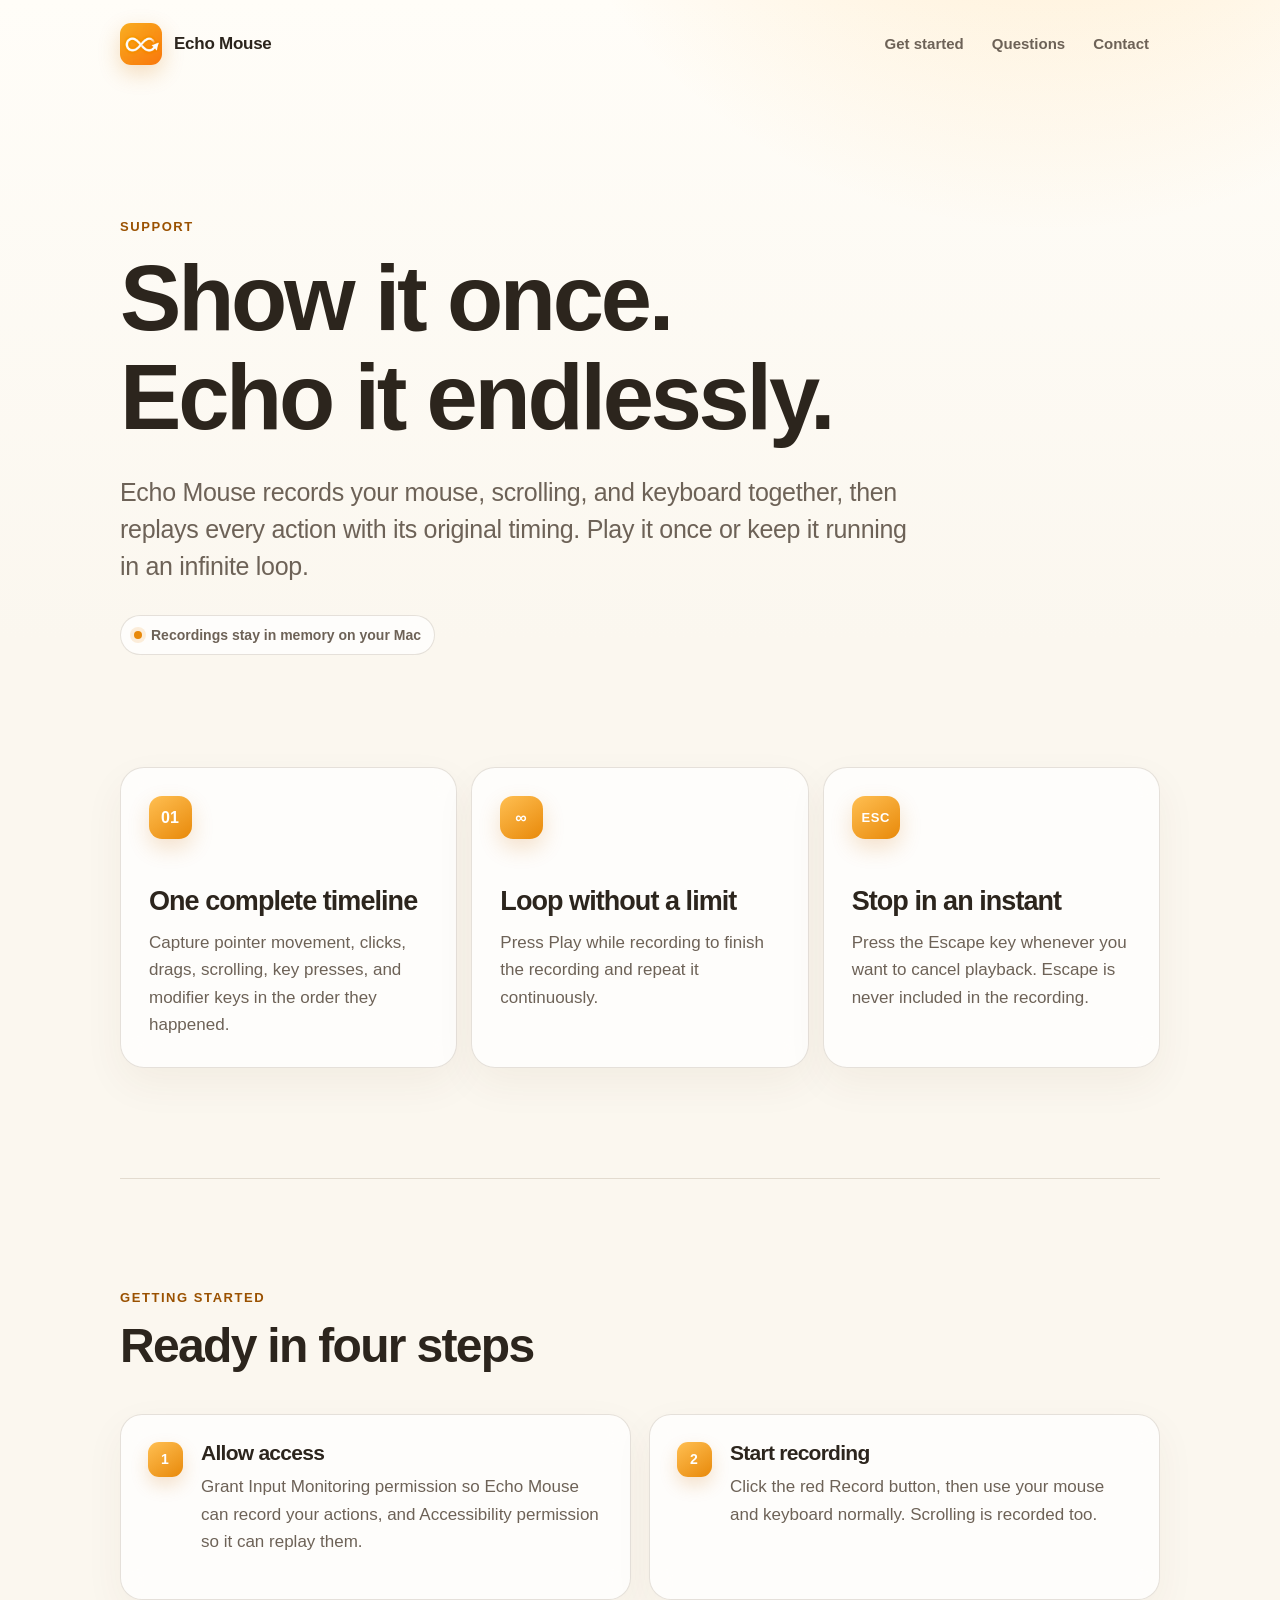
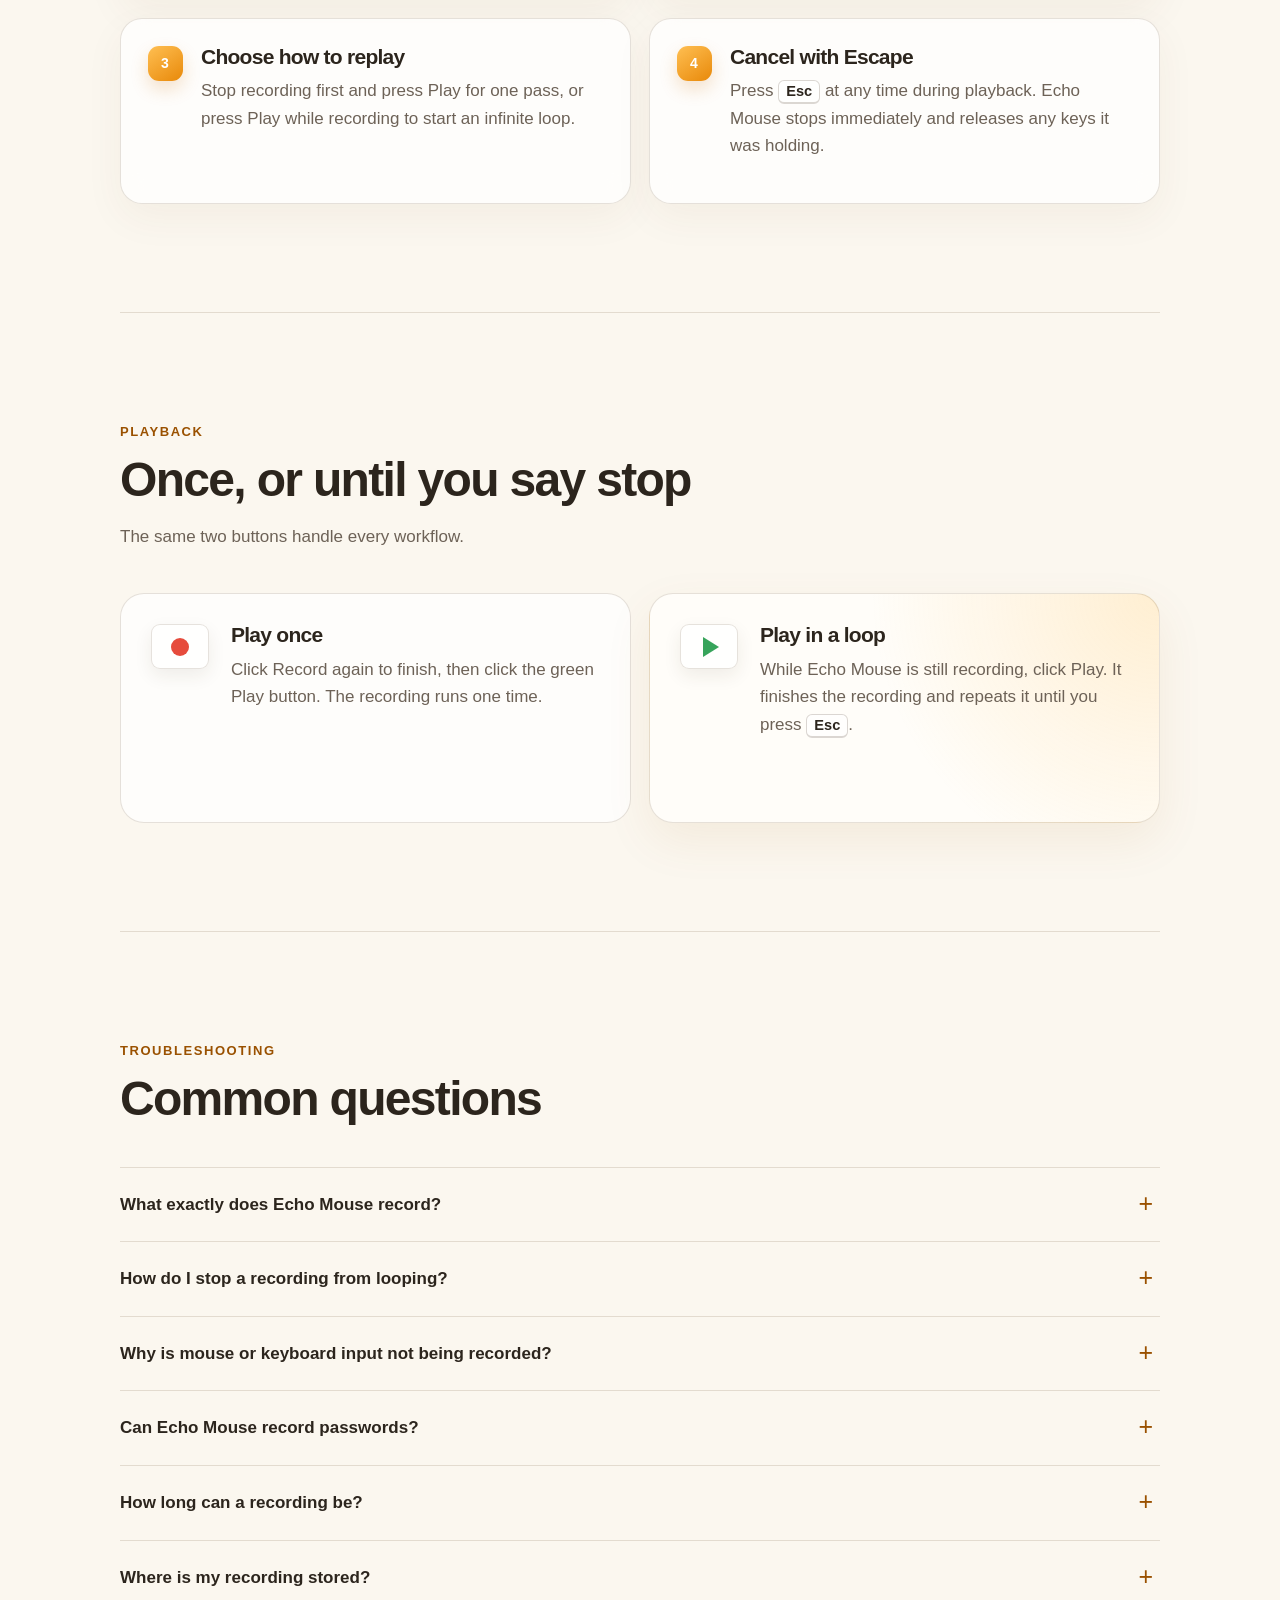
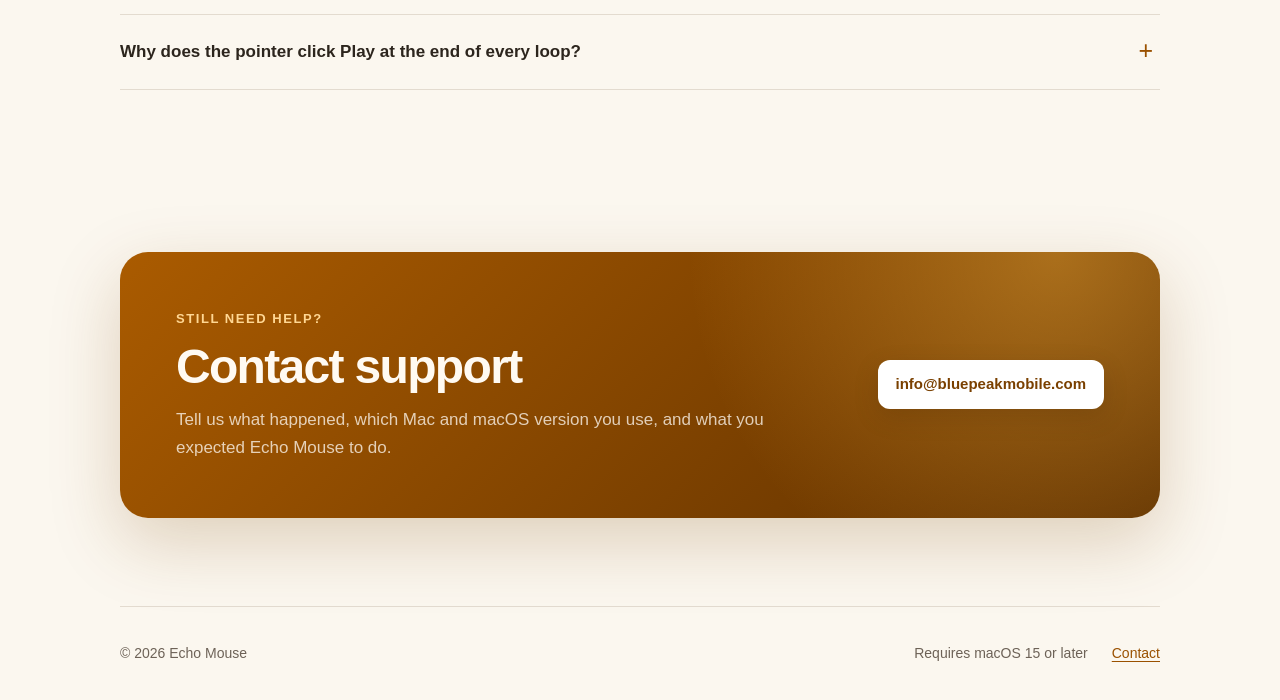
==== index.html @ 56c716ee "Add Echo Mouse support page" ====
<!doctype html>
<html lang="en">
  <head>
    <meta charset="utf-8">
    <meta name="viewport" content="width=device-width, initial-scale=1">
    <meta name="description" content="Help, setup instructions, and contact information for Echo Mouse for Mac.">
    <meta name="theme-color" content="#f39a18">
    <title>Echo Mouse Support</title>
    <link rel="icon" href="app-icon.png">
    <link rel="stylesheet" href="styles.css">
  </head>
  <body>
    <header class="site-header">
      <a class="brand" href="./" aria-label="Echo Mouse support home">
        <img src="app-icon.png" width="42" height="42" alt="">
        <span>Echo Mouse</span>
      </a>
      <nav aria-label="Support navigation">
        <a href="#getting-started">Get started</a>
        <a href="#questions">Questions</a>
        <a href="#contact">Contact</a>
      </nav>
    </header>

    <main>
      <section class="hero" aria-labelledby="page-title">
        <div class="eyebrow">Support</div>
        <h1 id="page-title">Show it once.<br>Echo it endlessly.</h1>
        <p class="lede">Echo Mouse records your mouse, scrolling, and keyboard together, then replays every action with its original timing. Play it once or keep it running in an infinite loop.</p>
        <div class="local-pill"><span aria-hidden="true"></span> Recordings stay in memory on your Mac</div>
      </section>

      <section class="highlights" aria-label="Key features">
        <article>
          <span class="feature-mark" aria-hidden="true">01</span>
          <h2>One complete timeline</h2>
          <p>Capture pointer movement, clicks, drags, scrolling, key presses, and modifier keys in the order they happened.</p>
        </article>
        <article>
          <span class="feature-mark" aria-hidden="true">∞</span>
          <h2>Loop without a limit</h2>
          <p>Press Play while recording to finish the recording and repeat it continuously.</p>
        </article>
        <article>
          <span class="feature-mark key-mark" aria-hidden="true">esc</span>
          <h2>Stop in an instant</h2>
          <p>Press the Escape key whenever you want to cancel playback. Escape is never included in the recording.</p>
        </article>
      </section>

      <section class="section" id="getting-started" aria-labelledby="start-title">
        <div class="section-heading">
          <div class="eyebrow">Getting started</div>
          <h2 id="start-title">Ready in four steps</h2>
        </div>
        <ol class="steps">
          <li>
            <span class="step-number" aria-hidden="true">1</span>
            <div>
              <h3>Allow access</h3>
              <p>Grant Input Monitoring permission so Echo Mouse can record your actions, and Accessibility permission so it can replay them.</p>
            </div>
          </li>
          <li>
            <span class="step-number" aria-hidden="true">2</span>
            <div>
              <h3>Start recording</h3>
              <p>Click the red Record button, then use your mouse and keyboard normally. Scrolling is recorded too.</p>
            </div>
          </li>
          <li>
            <span class="step-number" aria-hidden="true">3</span>
            <div>
              <h3>Choose how to replay</h3>
              <p>Stop recording first and press Play for one pass, or press Play while recording to start an infinite loop.</p>
            </div>
          </li>
          <li>
            <span class="step-number" aria-hidden="true">4</span>
            <div>
              <h3>Cancel with Escape</h3>
              <p>Press <kbd>Esc</kbd> at any time during playback. Echo Mouse stops immediately and releases any keys it was holding.</p>
            </div>
          </li>
        </ol>
      </section>

      <section class="section playback-section" aria-labelledby="playback-title">
        <div class="section-heading">
          <div class="eyebrow">Playback</div>
          <h2 id="playback-title">Once, or until you say stop</h2>
          <p>The same two buttons handle every workflow.</p>
        </div>
        <div class="playback-cards">
          <article class="playback-card">
            <div class="control-icon record-icon" aria-hidden="true"><span></span></div>
            <div>
              <h3>Play once</h3>
              <p>Click Record again to finish, then click the green Play button. The recording runs one time.</p>
            </div>
          </article>
          <article class="playback-card featured-card">
            <div class="control-icon play-icon" aria-hidden="true"><span></span></div>
            <div>
              <h3>Play in a loop</h3>
              <p>While Echo Mouse is still recording, click Play. It finishes the recording and repeats it until you press <kbd>Esc</kbd>.</p>
            </div>
          </article>
        </div>
      </section>

      <section class="section" id="questions" aria-labelledby="help-title">
        <div class="section-heading">
          <div class="eyebrow">Troubleshooting</div>
          <h2 id="help-title">Common questions</h2>
        </div>
        <div class="faq">
          <details>
            <summary>What exactly does Echo Mouse record?</summary>
            <p>Mouse movement, left, right, and other mouse-button clicks, dragging, scrolling, keyboard presses and releases, and modifier-key changes are kept on one timeline with their original timing.</p>
          </details>
          <details>
            <summary>How do I stop a recording from looping?</summary>
            <p>Press <kbd>Esc</kbd>. Playback stops immediately. The Escape key is reserved for cancellation, so it is not recorded or replayed.</p>
          </details>
          <details>
            <summary>Why is mouse or keyboard input not being recorded?</summary>
            <p>Open System Settings → Privacy &amp; Security and make sure Echo Mouse is enabled under both Input Monitoring and Accessibility. If you just granted access, quit and reopen Echo Mouse.</p>
          </details>
          <details>
            <summary>Can Echo Mouse record passwords?</summary>
            <p>macOS Secure Input prevents keyboard capture in password fields and some security-sensitive apps. This is a system protection and cannot be bypassed by Echo Mouse.</p>
          </details>
          <details>
            <summary>How long can a recording be?</summary>
            <p>A recording can be up to five minutes long. Loop playback can continue indefinitely until you cancel it with <kbd>Esc</kbd>.</p>
          </details>
          <details>
            <summary>Where is my recording stored?</summary>
            <p>Your recording stays in memory on your Mac. It is replaced when a new recording starts and discarded when Echo Mouse quits.</p>
          </details>
          <details>
            <summary>Why does the pointer click Play at the end of every loop?</summary>
            <p>When you start looping directly from a recording, the Play click is part of that recording and remains visible at the end of every pass.</p>
          </details>
        </div>
      </section>

      <section class="contact" id="contact" aria-labelledby="contact-title">
        <div>
          <div class="eyebrow">Still need help?</div>
          <h2 id="contact-title">Contact support</h2>
          <p>Tell us what happened, which Mac and macOS version you use, and what you expected Echo Mouse to do.</p>
        </div>
        <a class="button" href="mailto:info@bluepeakmobile.com">info@bluepeakmobile.com</a>
      </section>
    </main>

    <footer>
      <span>© 2026 Echo Mouse</span>
      <span>Requires macOS 15 or later</span>
      <a href="mailto:info@bluepeakmobile.com">Contact</a>
    </footer>
  </body>
</html>
---- styles.css ----
:root {
  color-scheme: light dark;
  --ink: #2c251d;
  --muted: #6d6257;
  --line: rgba(83, 54, 17, 0.14);
  --surface: rgba(255, 255, 255, 0.74);
  --surface-strong: #fffdf9;
  --accent: #e8890a;
  --accent-deep: #9a5100;
  --accent-soft: #ffbf52;
  --glow: #ffc766;
  --page: #fbf7ef;
  --max: 1040px;
}

* { box-sizing: border-box; }

html {
  scroll-behavior: smooth;
  scroll-padding-top: 24px;
  background: var(--page);
}

body {
  margin: 0;
  color: var(--ink);
  background:
    radial-gradient(circle at 82% -8%, rgba(255, 172, 39, 0.25), transparent 34rem),
    linear-gradient(180deg, #fffdf8 0, var(--page) 40rem);
  font-family: -apple-system, BlinkMacSystemFont, "SF Pro Text", "Helvetica Neue", sans-serif;
  font-size: 17px;
  line-height: 1.62;
  -webkit-font-smoothing: antialiased;
}

a { color: var(--accent-deep); text-underline-offset: 3px; }
a:hover { color: var(--accent); }
a:focus-visible,
summary:focus-visible {
  outline: 3px solid var(--glow);
  outline-offset: 4px;
  border-radius: 5px;
}

.site-header,
main,
footer {
  width: min(calc(100% - 40px), var(--max));
  margin-inline: auto;
}

.site-header {
  min-height: 88px;
  display: flex;
  align-items: center;
  justify-content: space-between;
  gap: 24px;
}

.brand {
  display: inline-flex;
  align-items: center;
  gap: 12px;
  color: var(--ink);
  font-weight: 740;
  letter-spacing: -0.015em;
  text-decoration: none;
}

.brand img {
  border-radius: 11px;
  box-shadow: 0 8px 22px rgba(210, 116, 0, 0.24);
}

nav { display: flex; gap: 6px; }
nav a {
  padding: 7px 11px;
  border-radius: 999px;
  color: var(--muted);
  font-size: 15px;
  font-weight: 620;
  text-decoration: none;
}
nav a:hover { color: var(--ink); background: rgba(255, 255, 255, 0.72); }

.hero {
  max-width: 900px;
  padding: clamp(70px, 10vw, 128px) 0 clamp(68px, 9vw, 112px);
}

.eyebrow {
  margin-bottom: 12px;
  color: var(--accent-deep);
  font-size: 13px;
  font-weight: 760;
  letter-spacing: 0.12em;
  text-transform: uppercase;
}

h1,
h2,
h3 {
  margin-top: 0;
  line-height: 1.08;
  letter-spacing: -0.035em;
}
h1 {
  margin-bottom: 26px;
  font-size: clamp(50px, 8.4vw, 92px);
  font-weight: 770;
}
h2 { margin-bottom: 18px; font-size: clamp(32px, 5vw, 48px); }
h3 { margin-bottom: 9px; font-size: 21px; }
p { margin-top: 0; }

.lede {
  max-width: 790px;
  margin-bottom: 30px;
  color: var(--muted);
  font-size: clamp(20px, 3vw, 25px);
  line-height: 1.48;
  letter-spacing: -0.012em;
}

.local-pill {
  display: inline-flex;
  align-items: center;
  gap: 9px;
  padding: 8px 13px;
  border: 1px solid var(--line);
  border-radius: 999px;
  background: var(--surface);
  color: var(--muted);
  font-size: 14px;
  font-weight: 620;
  backdrop-filter: blur(12px);
}
.local-pill span {
  width: 8px;
  height: 8px;
  border-radius: 50%;
  background: var(--accent);
  box-shadow: 0 0 0 4px rgba(232, 137, 10, 0.14);
}

.highlights {
  display: grid;
  grid-template-columns: repeat(3, minmax(0, 1fr));
  gap: 14px;
  padding-bottom: clamp(70px, 9vw, 110px);
}
.highlights article {
  min-height: 268px;
  padding: 28px;
  border: 1px solid var(--line);
  border-radius: 24px;
  background: var(--surface);
  box-shadow: 0 16px 42px rgba(95, 57, 8, 0.055);
  backdrop-filter: blur(14px);
}
.highlights h2 { margin-bottom: 12px; font-size: 27px; }
.highlights p { margin-bottom: 0; color: var(--muted); }
.feature-mark {
  min-width: 43px;
  height: 43px;
  margin-bottom: 48px;
  padding: 0 10px;
  display: inline-grid;
  place-items: center;
  border-radius: 13px;
  color: white;
  background: linear-gradient(145deg, var(--accent-soft), var(--accent));
  font-size: 16px;
  font-weight: 800;
  box-shadow: 0 9px 22px rgba(207, 111, 0, 0.2);
}
.key-mark { font-size: 13px; letter-spacing: 0.04em; text-transform: uppercase; }

.section {
  padding: clamp(68px, 9vw, 108px) 0;
  border-top: 1px solid var(--line);
}
.section-heading { max-width: 670px; margin-bottom: 42px; }
.section-heading > p { color: var(--muted); }

.steps {
  margin: 0;
  padding: 0;
  display: grid;
  grid-template-columns: repeat(2, minmax(0, 1fr));
  gap: 18px;
  list-style: none;
}
.steps li {
  min-height: 186px;
  padding: 27px;
  display: flex;
  align-items: flex-start;
  gap: 18px;
  border: 1px solid var(--line);
  border-radius: 22px;
  background: var(--surface);
  box-shadow: 0 14px 40px rgba(95, 57, 8, 0.05);
  backdrop-filter: blur(14px);
}
.steps p { margin-bottom: 0; color: var(--muted); }
.step-number {
  flex: 0 0 auto;
  width: 35px;
  height: 35px;
  display: grid;
  place-items: center;
  border-radius: 11px;
  color: white;
  background: linear-gradient(145deg, var(--accent-soft), var(--accent));
  font-size: 14px;
  font-weight: 780;
  box-shadow: 0 8px 18px rgba(207, 111, 0, 0.2);
}

kbd {
  padding: 2px 7px 3px;
  border: 1px solid rgba(75, 57, 35, 0.2);
  border-bottom-width: 2px;
  border-radius: 6px;
  background: rgba(255, 255, 255, 0.72);
  color: var(--ink);
  font-family: inherit;
  font-size: 0.86em;
  font-weight: 670;
  white-space: nowrap;
}

.playback-cards { display: grid; grid-template-columns: repeat(2, minmax(0, 1fr)); gap: 18px; }
.playback-card {
  min-height: 230px;
  padding: 30px;
  display: flex;
  align-items: flex-start;
  gap: 22px;
  border: 1px solid var(--line);
  border-radius: 24px;
  background: var(--surface);
}
.playback-card p { margin-bottom: 0; color: var(--muted); }
.featured-card {
  background:
    radial-gradient(circle at 100% 0, rgba(255, 193, 81, 0.23), transparent 18rem),
    var(--surface-strong);
  box-shadow: 0 18px 48px rgba(159, 88, 0, 0.08);
}
.control-icon {
  flex: 0 0 auto;
  width: 58px;
  height: 45px;
  display: grid;
  place-items: center;
  border: 1px solid var(--line);
  border-radius: 9px;
  background: rgba(255, 255, 255, 0.8);
  box-shadow: 0 7px 18px rgba(69, 48, 20, 0.08);
}
.record-icon span { width: 18px; height: 18px; border-radius: 50%; background: #e64b3c; }
.play-icon span {
  width: 0;
  height: 0;
  margin-left: 3px;
  border-top: 10px solid transparent;
  border-bottom: 10px solid transparent;
  border-left: 16px solid #37a45b;
}

.faq { border-top: 1px solid var(--line); }
.faq details { border-bottom: 1px solid var(--line); }
.faq summary {
  padding: 23px 40px 23px 0;
  position: relative;
  cursor: pointer;
  font-weight: 680;
  list-style: none;
}
.faq summary::-webkit-details-marker { display: none; }
.faq summary::after {
  content: "+";
  position: absolute;
  right: 7px;
  color: var(--accent-deep);
  font-size: 25px;
  font-weight: 400;
  line-height: 1;
}
.faq details[open] summary::after { content: "−"; }
.faq details p { max-width: 810px; padding: 0 40px 23px 0; color: var(--muted); }

.contact {
  margin-top: 54px;
  margin-bottom: 88px;
  padding: clamp(34px, 6vw, 56px);
  display: flex;
  align-items: center;
  justify-content: space-between;
  gap: 36px;
  border-radius: 28px;
  color: #fffaf2;
  background:
    radial-gradient(circle at 90% 0, rgba(255, 188, 69, 0.4), transparent 23rem),
    linear-gradient(135deg, #aa5b00, #5e3000);
  box-shadow: 0 24px 70px rgba(122, 67, 0, 0.22);
}
.contact .eyebrow { color: #ffd793; }
.contact h2 { margin-bottom: 14px; }
.contact p { max-width: 600px; margin-bottom: 0; color: rgba(255, 250, 242, 0.76); }
.button {
  flex: 0 0 auto;
  padding: 12px 18px;
  border-radius: 12px;
  color: #7a4000;
  background: white;
  font-size: 15px;
  font-weight: 720;
  text-decoration: none;
  box-shadow: 0 8px 24px rgba(67, 33, 0, 0.2);
}
.button:hover { color: var(--accent); transform: translateY(-1px); }

footer {
  min-height: 94px;
  padding: 25px 0;
  display: flex;
  align-items: center;
  gap: 24px;
  border-top: 1px solid var(--line);
  color: var(--muted);
  font-size: 14px;
}
footer span:first-child { margin-right: auto; }

@media (max-width: 760px) {
  .site-header,
  main,
  footer { width: min(calc(100% - 28px), var(--max)); }
  .site-header { min-height: 76px; }
  .brand img { width: 36px; height: 36px; }
  nav a { padding: 6px 8px; }
  nav a:first-child { display: none; }
  .hero { padding-top: 66px; }
  .highlights,
  .steps,
  .playback-cards { grid-template-columns: 1fr; }
  .highlights article,
  .steps li,
  .playback-card { min-height: 0; }
  .feature-mark { margin-bottom: 34px; }
  .playback-card { flex-direction: column; }
  .contact { align-items: flex-start; flex-direction: column; }
  .button { width: 100%; text-align: center; }
  footer { flex-wrap: wrap; gap: 10px 20px; }
  footer span:first-child { flex-basis: 100%; }
}

@media (prefers-reduced-motion: reduce) {
  html { scroll-behavior: auto; }
  *,
  *::before,
  *::after { transition: none !important; }
}

@media (prefers-color-scheme: dark) {
  :root {
    --ink: #fff4e4;
    --muted: #cbb9a4;
    --line: rgba(255, 220, 173, 0.14);
    --surface: rgba(54, 39, 23, 0.73);
    --surface-strong: #352616;
    --accent: #ffad2f;
    --accent-deep: #ffc56f;
    --page: #1a130c;
  }
  body {
    background:
      radial-gradient(circle at 82% -8%, rgba(227, 128, 0, 0.22), transparent 34rem),
      linear-gradient(180deg, #24190f 0, var(--page) 40rem);
  }
  nav a:hover { background: rgba(255, 255, 255, 0.08); }
  kbd,
  .control-icon { background: rgba(255, 255, 255, 0.08); }
  .highlights article,
  .steps li { box-shadow: 0 14px 40px rgba(0, 0, 0, 0.14); }
}

@media print {
  body { background: white; color: black; }
  .site-header nav,
  .contact,
  footer { display: none; }
  .highlights article,
  .steps li,
  .playback-card { break-inside: avoid; box-shadow: none; }
}
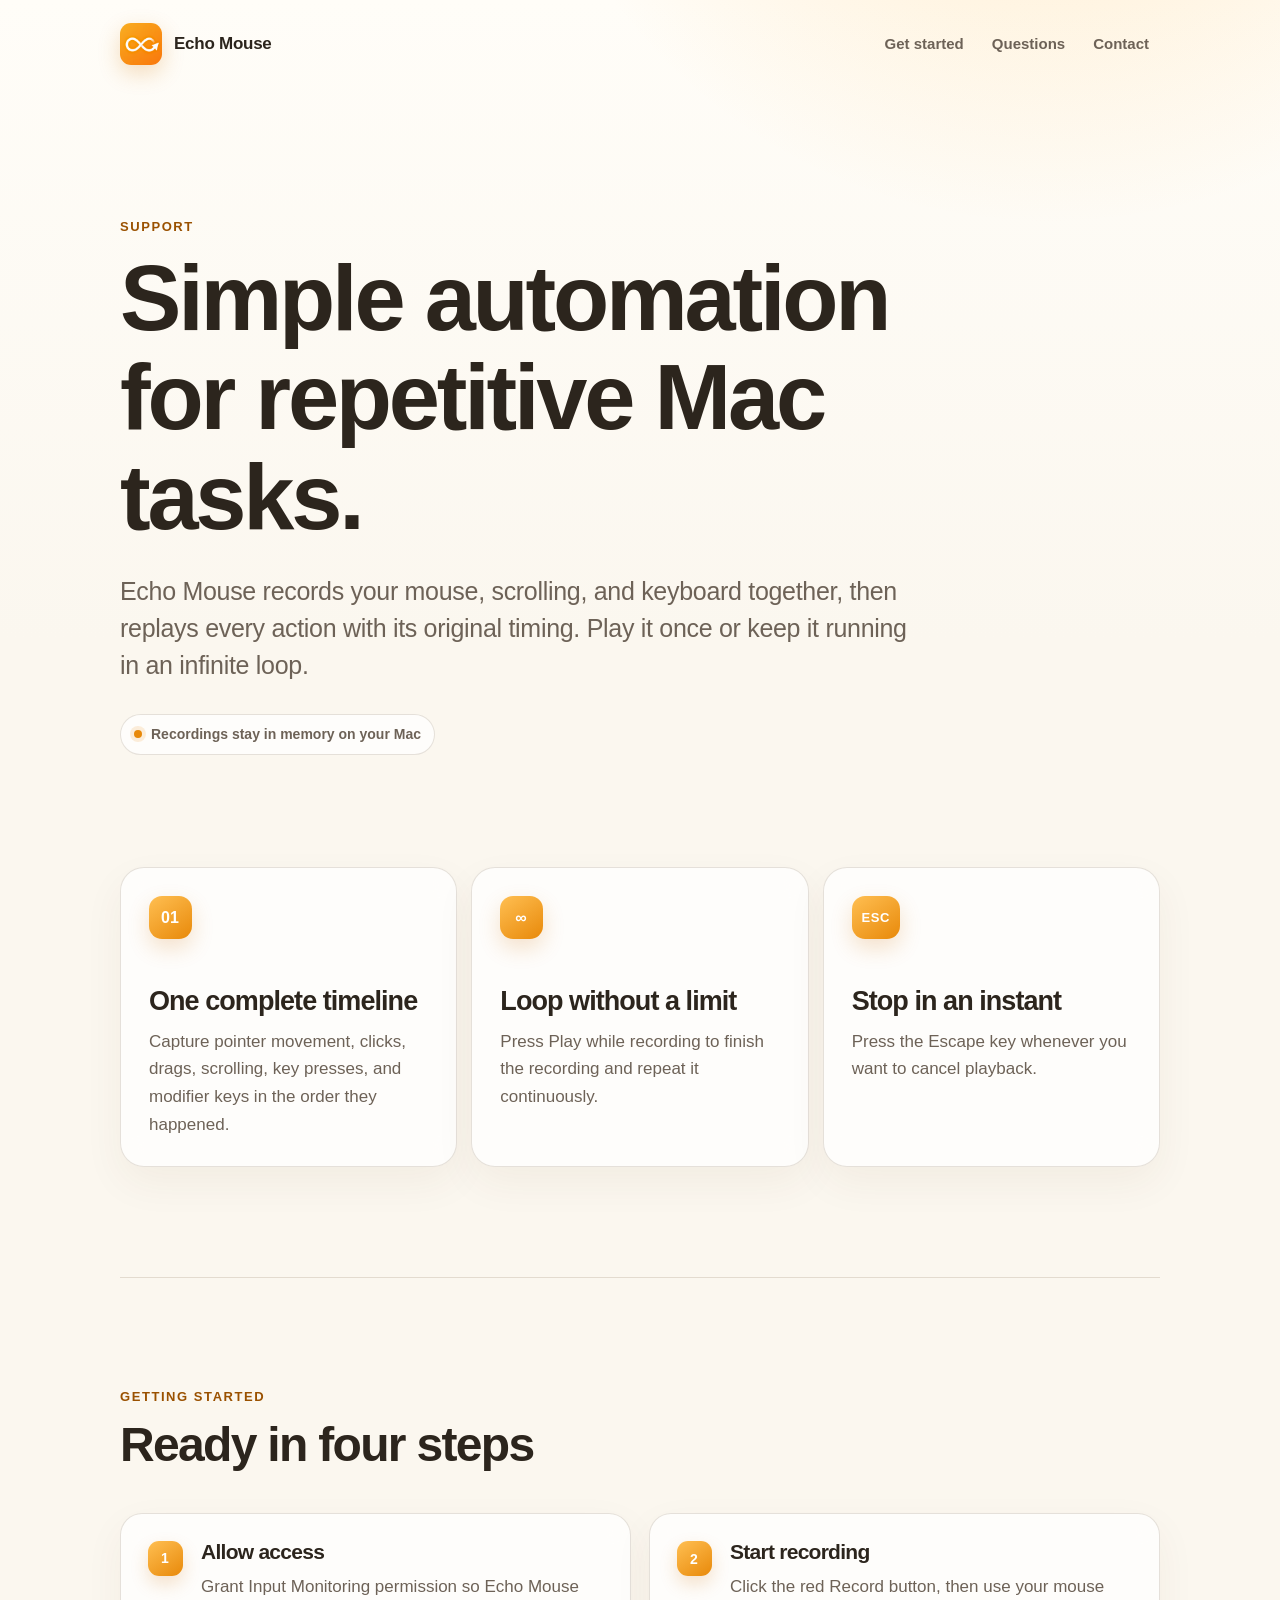
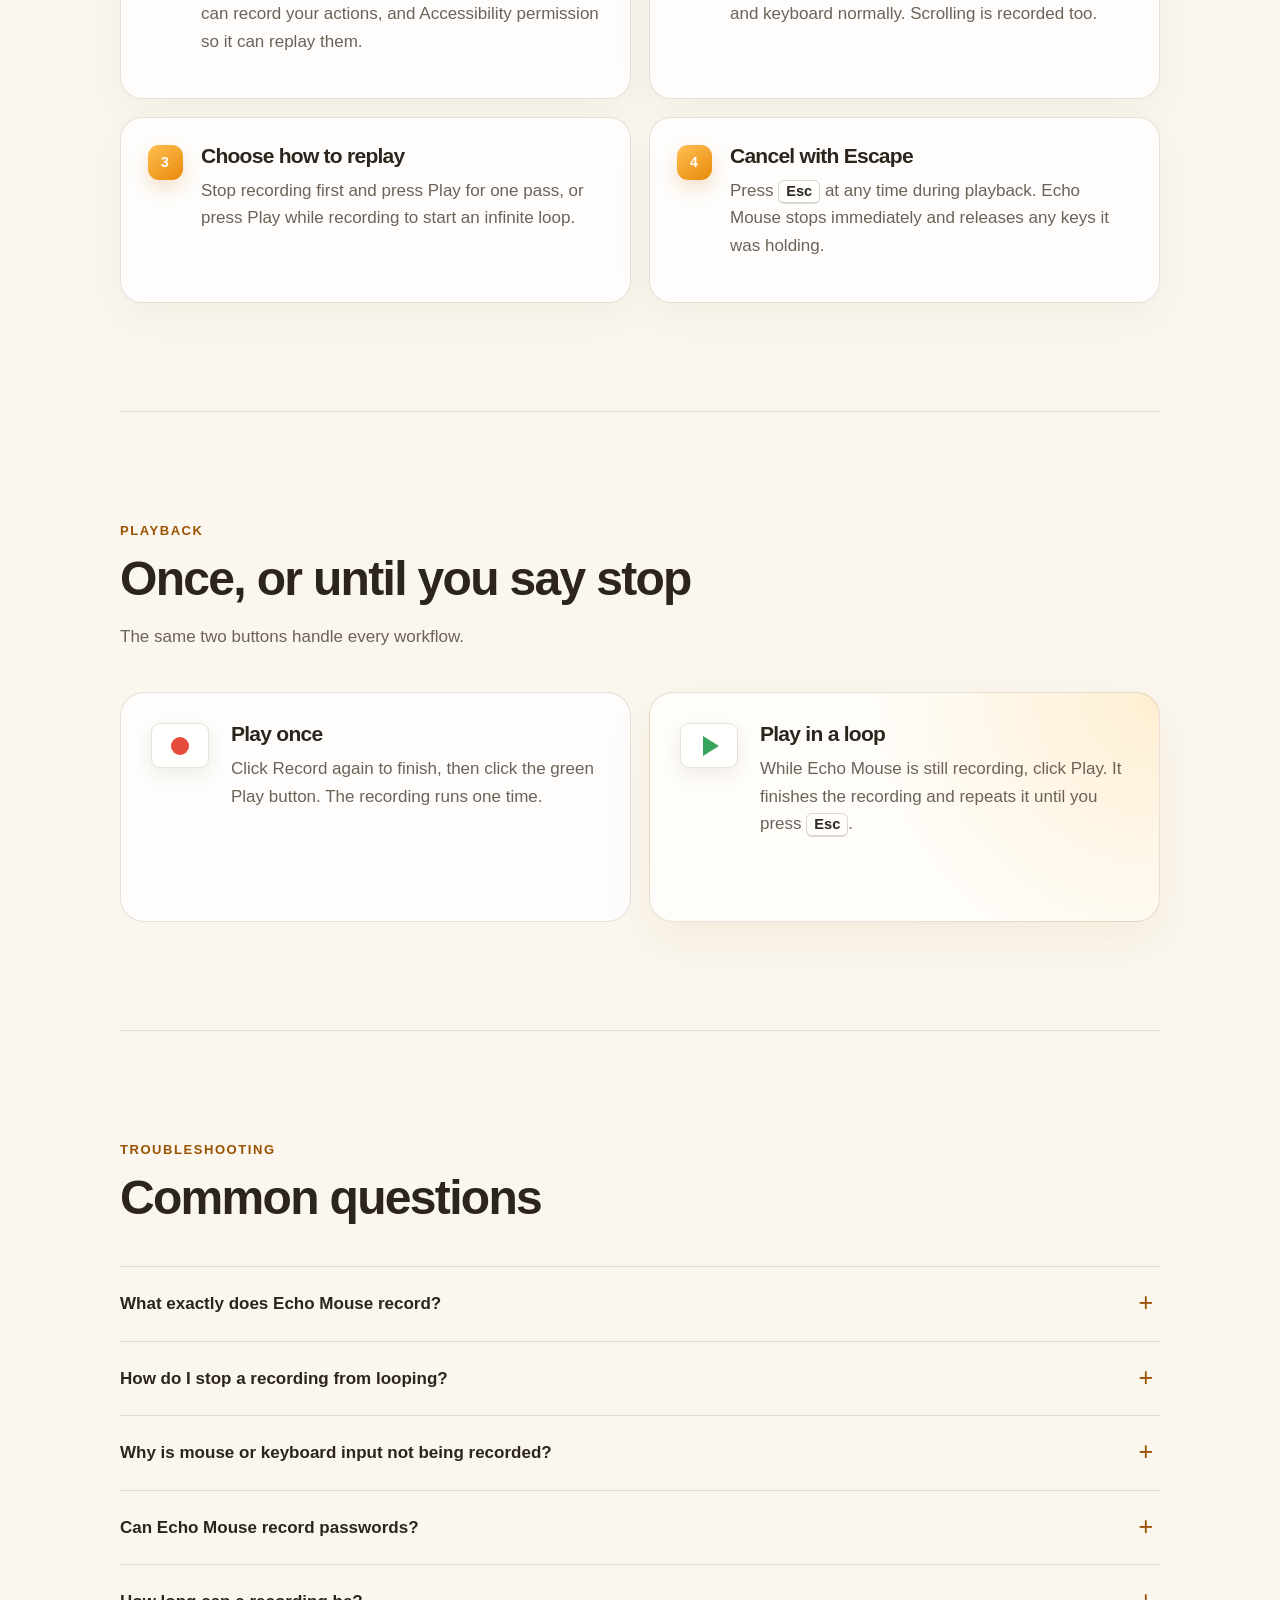
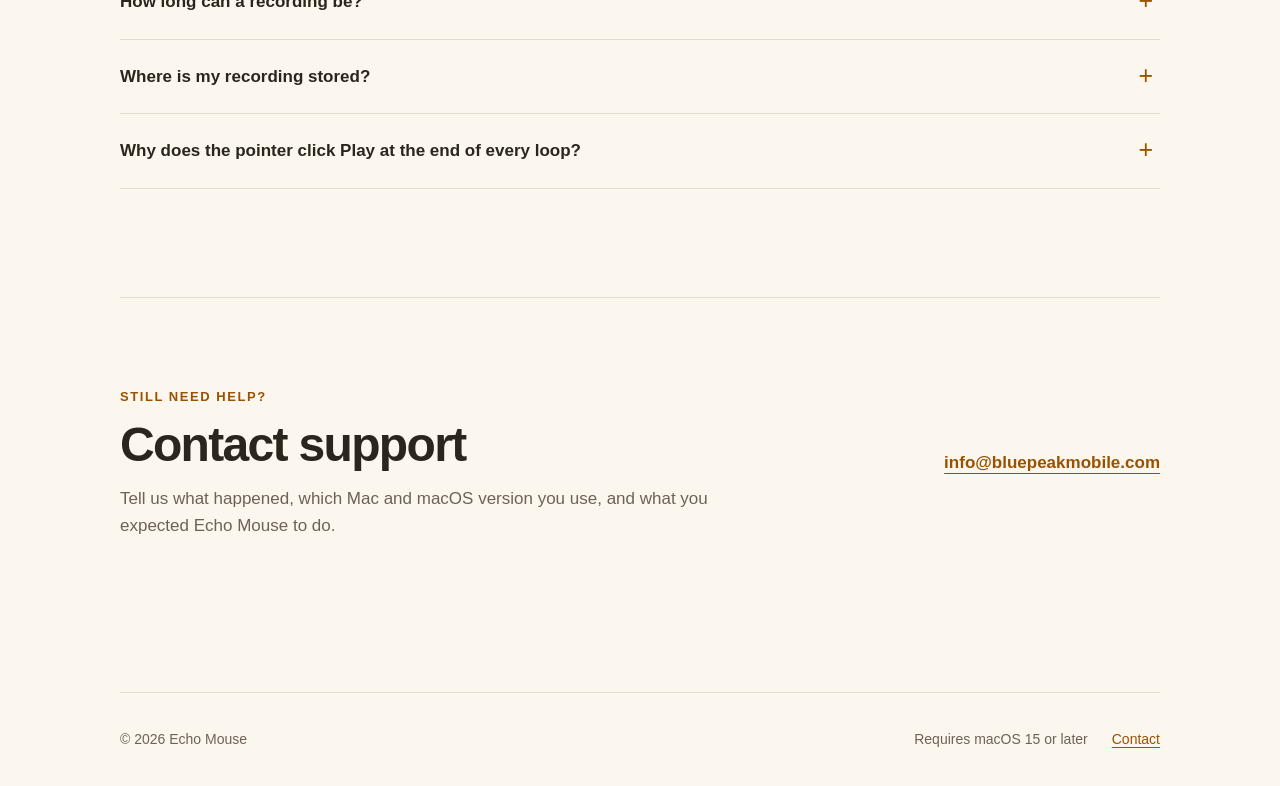
==== commit 1b42f575: "Refine headline and support section" ====
--- a/index.html
+++ b/index.html
@@ -25,7 +25,7 @@
     <main>
       <section class="hero" aria-labelledby="page-title">
         <div class="eyebrow">Support</div>
-        <h1 id="page-title">Show it once.<br>Echo it endlessly.</h1>
+        <h1 id="page-title">Simple automation for repetitive Mac tasks.</h1>
         <p class="lede">Echo Mouse records your mouse, scrolling, and keyboard together, then replays every action with its original timing. Play it once or keep it running in an infinite loop.</p>
         <div class="local-pill"><span aria-hidden="true"></span> Recordings stay in memory on your Mac</div>
       </section>
@@ -44,7 +44,7 @@
         <article>
           <span class="feature-mark key-mark" aria-hidden="true">esc</span>
           <h2>Stop in an instant</h2>
-          <p>Press the Escape key whenever you want to cancel playback. Escape is never included in the recording.</p>
+          <p>Press the Escape key whenever you want to cancel playback.</p>
         </article>
       </section>
 
@@ -121,7 +121,7 @@
           </details>
           <details>
             <summary>How do I stop a recording from looping?</summary>
-            <p>Press <kbd>Esc</kbd>. Playback stops immediately. The Escape key is reserved for cancellation, so it is not recorded or replayed.</p>
+            <p>Press <kbd>Esc</kbd>. Playback stops immediately.</p>
           </details>
           <details>
             <summary>Why is mouse or keyboard input not being recorded?</summary>
@@ -146,13 +146,13 @@
         </div>
       </section>
 
-      <section class="contact" id="contact" aria-labelledby="contact-title">
+      <section class="support-line" id="contact" aria-labelledby="contact-title">
         <div>
           <div class="eyebrow">Still need help?</div>
           <h2 id="contact-title">Contact support</h2>
           <p>Tell us what happened, which Mac and macOS version you use, and what you expected Echo Mouse to do.</p>
         </div>
-        <a class="button" href="mailto:info@bluepeakmobile.com">info@bluepeakmobile.com</a>
+        <a class="support-email" href="mailto:info@bluepeakmobile.com">info@bluepeakmobile.com</a>
       </section>
     </main>
 
--- a/styles.css
+++ b/styles.css
@@ -292,36 +292,26 @@
 .faq details[open] summary::after { content: "−"; }
 .faq details p { max-width: 810px; padding: 0 40px 23px 0; color: var(--muted); }
 
-.contact {
-  margin-top: 54px;
-  margin-bottom: 88px;
-  padding: clamp(34px, 6vw, 56px);
+.support-line {
+  margin-bottom: 64px;
+  padding: clamp(54px, 8vw, 88px) 0;
   display: flex;
   align-items: center;
   justify-content: space-between;
   gap: 36px;
-  border-radius: 28px;
-  color: #fffaf2;
-  background:
-    radial-gradient(circle at 90% 0, rgba(255, 188, 69, 0.4), transparent 23rem),
-    linear-gradient(135deg, #aa5b00, #5e3000);
-  box-shadow: 0 24px 70px rgba(122, 67, 0, 0.22);
-}
-.contact .eyebrow { color: #ffd793; }
-.contact h2 { margin-bottom: 14px; }
-.contact p { max-width: 600px; margin-bottom: 0; color: rgba(255, 250, 242, 0.76); }
-.button {
+  border-top: 1px solid var(--line);
+}
+.support-line h2 { margin-bottom: 14px; }
+.support-line p { max-width: 600px; margin-bottom: 0; color: var(--muted); }
+.support-email {
   flex: 0 0 auto;
-  padding: 12px 18px;
-  border-radius: 12px;
-  color: #7a4000;
-  background: white;
-  font-size: 15px;
-  font-weight: 720;
-  text-decoration: none;
-  box-shadow: 0 8px 24px rgba(67, 33, 0, 0.2);
-}
-.button:hover { color: var(--accent); transform: translateY(-1px); }
+  color: var(--accent-deep);
+  font-size: 17px;
+  font-weight: 680;
+  text-underline-offset: 5px;
+  text-decoration-thickness: 1px;
+}
+.support-email:hover { color: var(--accent); }
 
 footer {
   min-height: 94px;
@@ -352,8 +342,7 @@
   .playback-card { min-height: 0; }
   .feature-mark { margin-bottom: 34px; }
   .playback-card { flex-direction: column; }
-  .contact { align-items: flex-start; flex-direction: column; }
-  .button { width: 100%; text-align: center; }
+  .support-line { align-items: flex-start; flex-direction: column; }
   footer { flex-wrap: wrap; gap: 10px 20px; }
   footer span:first-child { flex-basis: 100%; }
 }
@@ -391,7 +380,7 @@
 @media print {
   body { background: white; color: black; }
   .site-header nav,
-  .contact,
+  .support-line,
   footer { display: none; }
   .highlights article,
   .steps li,
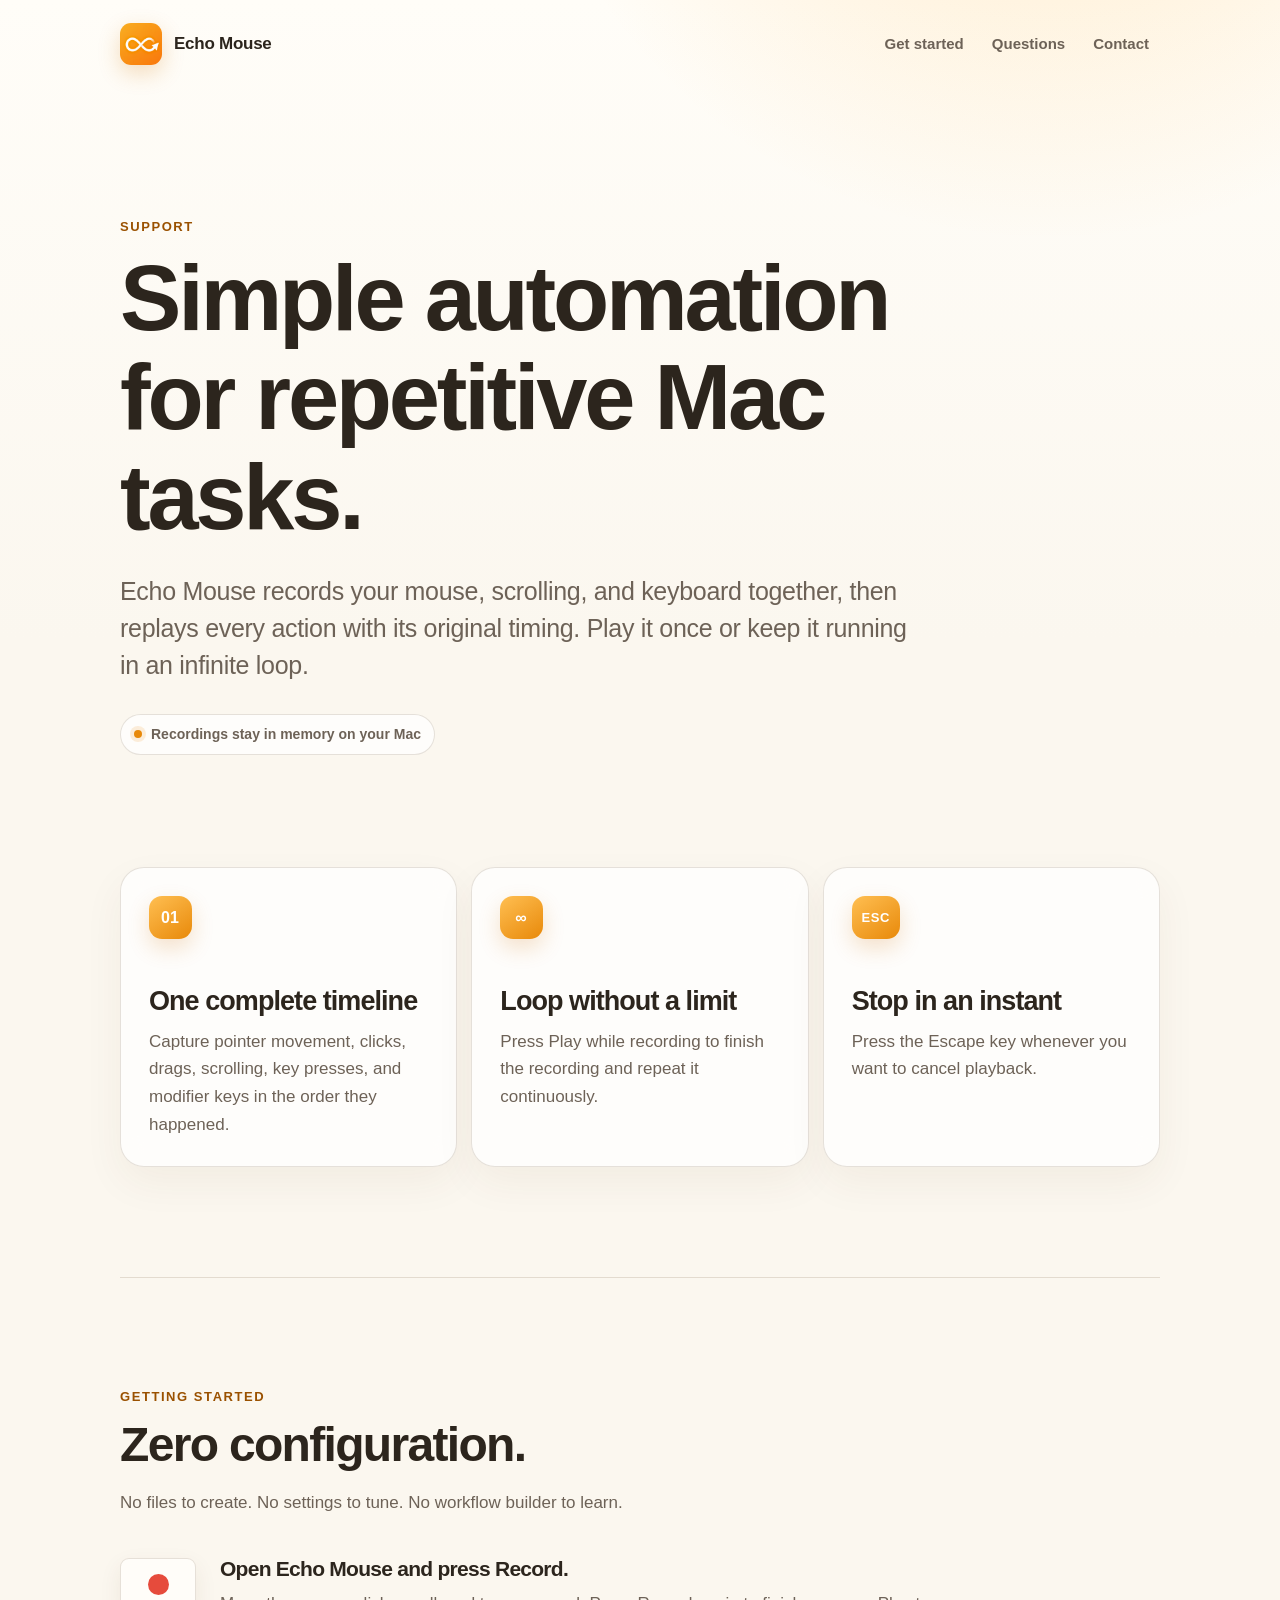
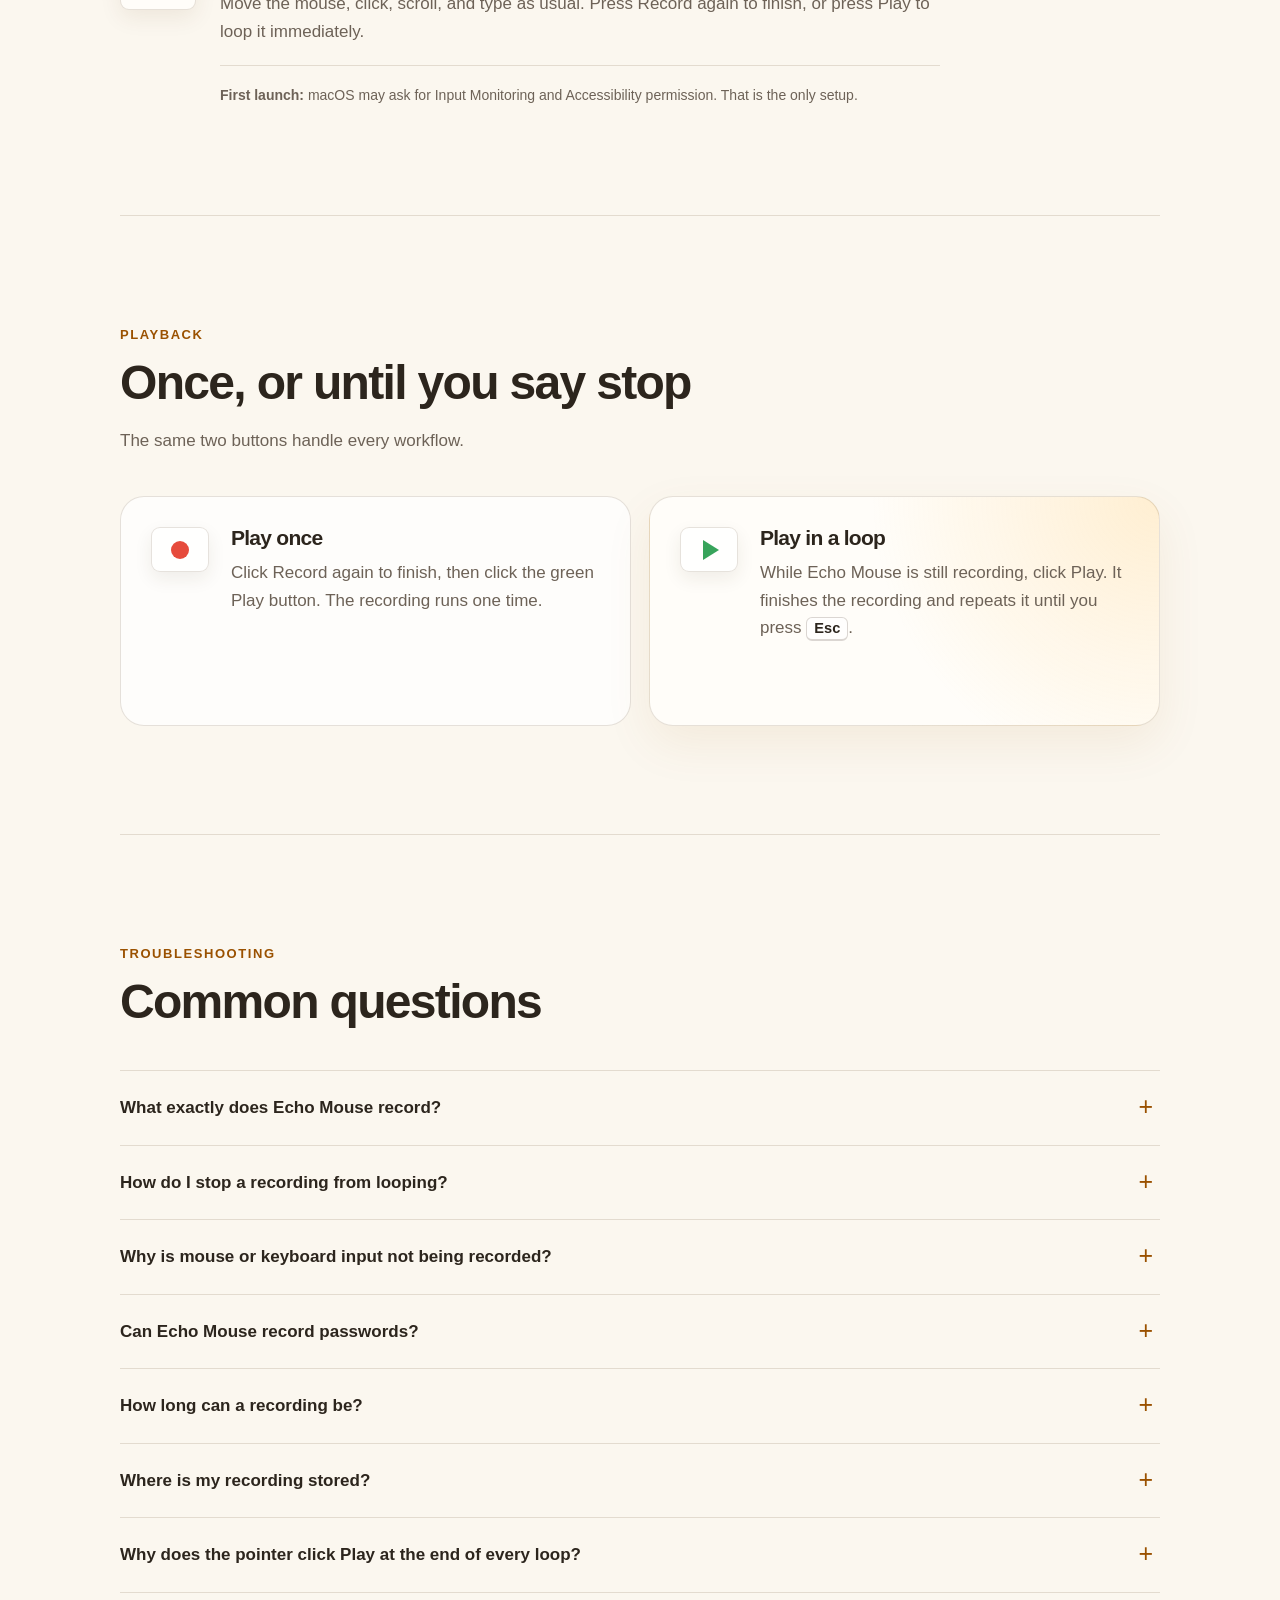
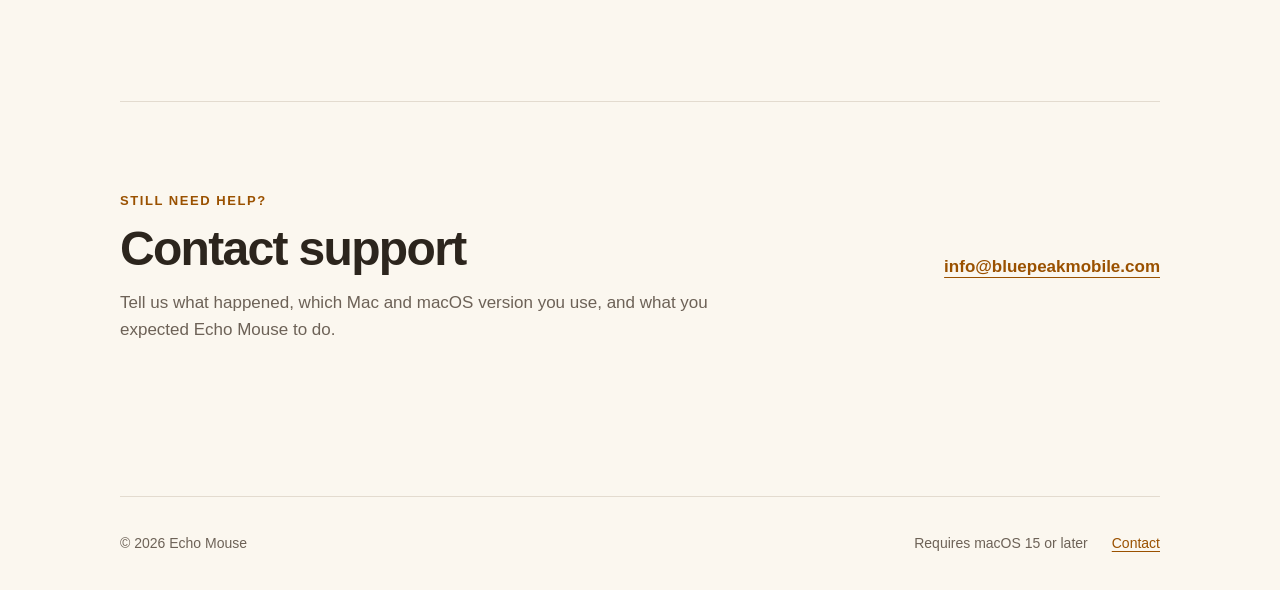
==== commit e1578349: "Simplify getting started section" ====
--- a/index.html
+++ b/index.html
@@ -51,38 +51,17 @@
       <section class="section" id="getting-started" aria-labelledby="start-title">
         <div class="section-heading">
           <div class="eyebrow">Getting started</div>
-          <h2 id="start-title">Ready in four steps</h2>
+          <h2 id="start-title">Zero configuration.</h2>
+          <p>No files to create. No settings to tune. No workflow builder to learn.</p>
         </div>
-        <ol class="steps">
-          <li>
-            <span class="step-number" aria-hidden="true">1</span>
-            <div>
-              <h3>Allow access</h3>
-              <p>Grant Input Monitoring permission so Echo Mouse can record your actions, and Accessibility permission so it can replay them.</p>
-            </div>
-          </li>
-          <li>
-            <span class="step-number" aria-hidden="true">2</span>
-            <div>
-              <h3>Start recording</h3>
-              <p>Click the red Record button, then use your mouse and keyboard normally. Scrolling is recorded too.</p>
-            </div>
-          </li>
-          <li>
-            <span class="step-number" aria-hidden="true">3</span>
-            <div>
-              <h3>Choose how to replay</h3>
-              <p>Stop recording first and press Play for one pass, or press Play while recording to start an infinite loop.</p>
-            </div>
-          </li>
-          <li>
-            <span class="step-number" aria-hidden="true">4</span>
-            <div>
-              <h3>Cancel with Escape</h3>
-              <p>Press <kbd>Esc</kbd> at any time during playback. Echo Mouse stops immediately and releases any keys it was holding.</p>
-            </div>
-          </li>
-        </ol>
+        <div class="instant-start">
+          <div class="record-control" aria-hidden="true"><span></span></div>
+          <div>
+            <h3>Open Echo Mouse and press Record.</h3>
+            <p>Move the mouse, click, scroll, and type as usual. Press Record again to finish, or press Play to loop it immediately.</p>
+            <p class="permission-note"><strong>First launch:</strong> macOS may ask for Input Monitoring and Accessibility permission. That is the only setup.</p>
+          </div>
+        </div>
       </section>
 
       <section class="section playback-section" aria-labelledby="playback-title">
--- a/styles.css
+++ b/styles.css
@@ -183,39 +183,35 @@
 .section-heading { max-width: 670px; margin-bottom: 42px; }
 .section-heading > p { color: var(--muted); }
 
-.steps {
-  margin: 0;
-  padding: 0;
-  display: grid;
-  grid-template-columns: repeat(2, minmax(0, 1fr));
-  gap: 18px;
-  list-style: none;
-}
-.steps li {
-  min-height: 186px;
-  padding: 27px;
+.instant-start {
+  max-width: 820px;
   display: flex;
   align-items: flex-start;
-  gap: 18px;
-  border: 1px solid var(--line);
-  border-radius: 22px;
-  background: var(--surface);
-  box-shadow: 0 14px 40px rgba(95, 57, 8, 0.05);
-  backdrop-filter: blur(14px);
-}
-.steps p { margin-bottom: 0; color: var(--muted); }
-.step-number {
+  gap: 24px;
+}
+.instant-start p { color: var(--muted); }
+.record-control {
   flex: 0 0 auto;
-  width: 35px;
-  height: 35px;
+  width: 76px;
+  height: 52px;
   display: grid;
   place-items: center;
-  border-radius: 11px;
-  color: white;
-  background: linear-gradient(145deg, var(--accent-soft), var(--accent));
+  border: 1px solid var(--line);
+  border-radius: 9px;
+  background: var(--surface-strong);
+  box-shadow: 0 8px 22px rgba(95, 57, 8, 0.08);
+}
+.record-control span {
+  width: 21px;
+  height: 21px;
+  border-radius: 50%;
+  background: #e64b3c;
+}
+.permission-note {
+  margin: 20px 0 0;
+  padding-top: 18px;
+  border-top: 1px solid var(--line);
   font-size: 14px;
-  font-weight: 780;
-  box-shadow: 0 8px 18px rgba(207, 111, 0, 0.2);
 }
 
 kbd {
@@ -335,12 +331,11 @@
   nav a:first-child { display: none; }
   .hero { padding-top: 66px; }
   .highlights,
-  .steps,
   .playback-cards { grid-template-columns: 1fr; }
   .highlights article,
-  .steps li,
   .playback-card { min-height: 0; }
   .feature-mark { margin-bottom: 34px; }
+  .instant-start { flex-direction: column; }
   .playback-card { flex-direction: column; }
   .support-line { align-items: flex-start; flex-direction: column; }
   footer { flex-wrap: wrap; gap: 10px 20px; }
@@ -372,9 +367,9 @@
   }
   nav a:hover { background: rgba(255, 255, 255, 0.08); }
   kbd,
-  .control-icon { background: rgba(255, 255, 255, 0.08); }
-  .highlights article,
-  .steps li { box-shadow: 0 14px 40px rgba(0, 0, 0, 0.14); }
+  .control-icon,
+  .record-control { background: rgba(255, 255, 255, 0.08); }
+  .highlights article { box-shadow: 0 14px 40px rgba(0, 0, 0, 0.14); }
 }
 
 @media print {
@@ -383,6 +378,5 @@
   .support-line,
   footer { display: none; }
   .highlights article,
-  .steps li,
   .playback-card { break-inside: avoid; box-shadow: none; }
 }
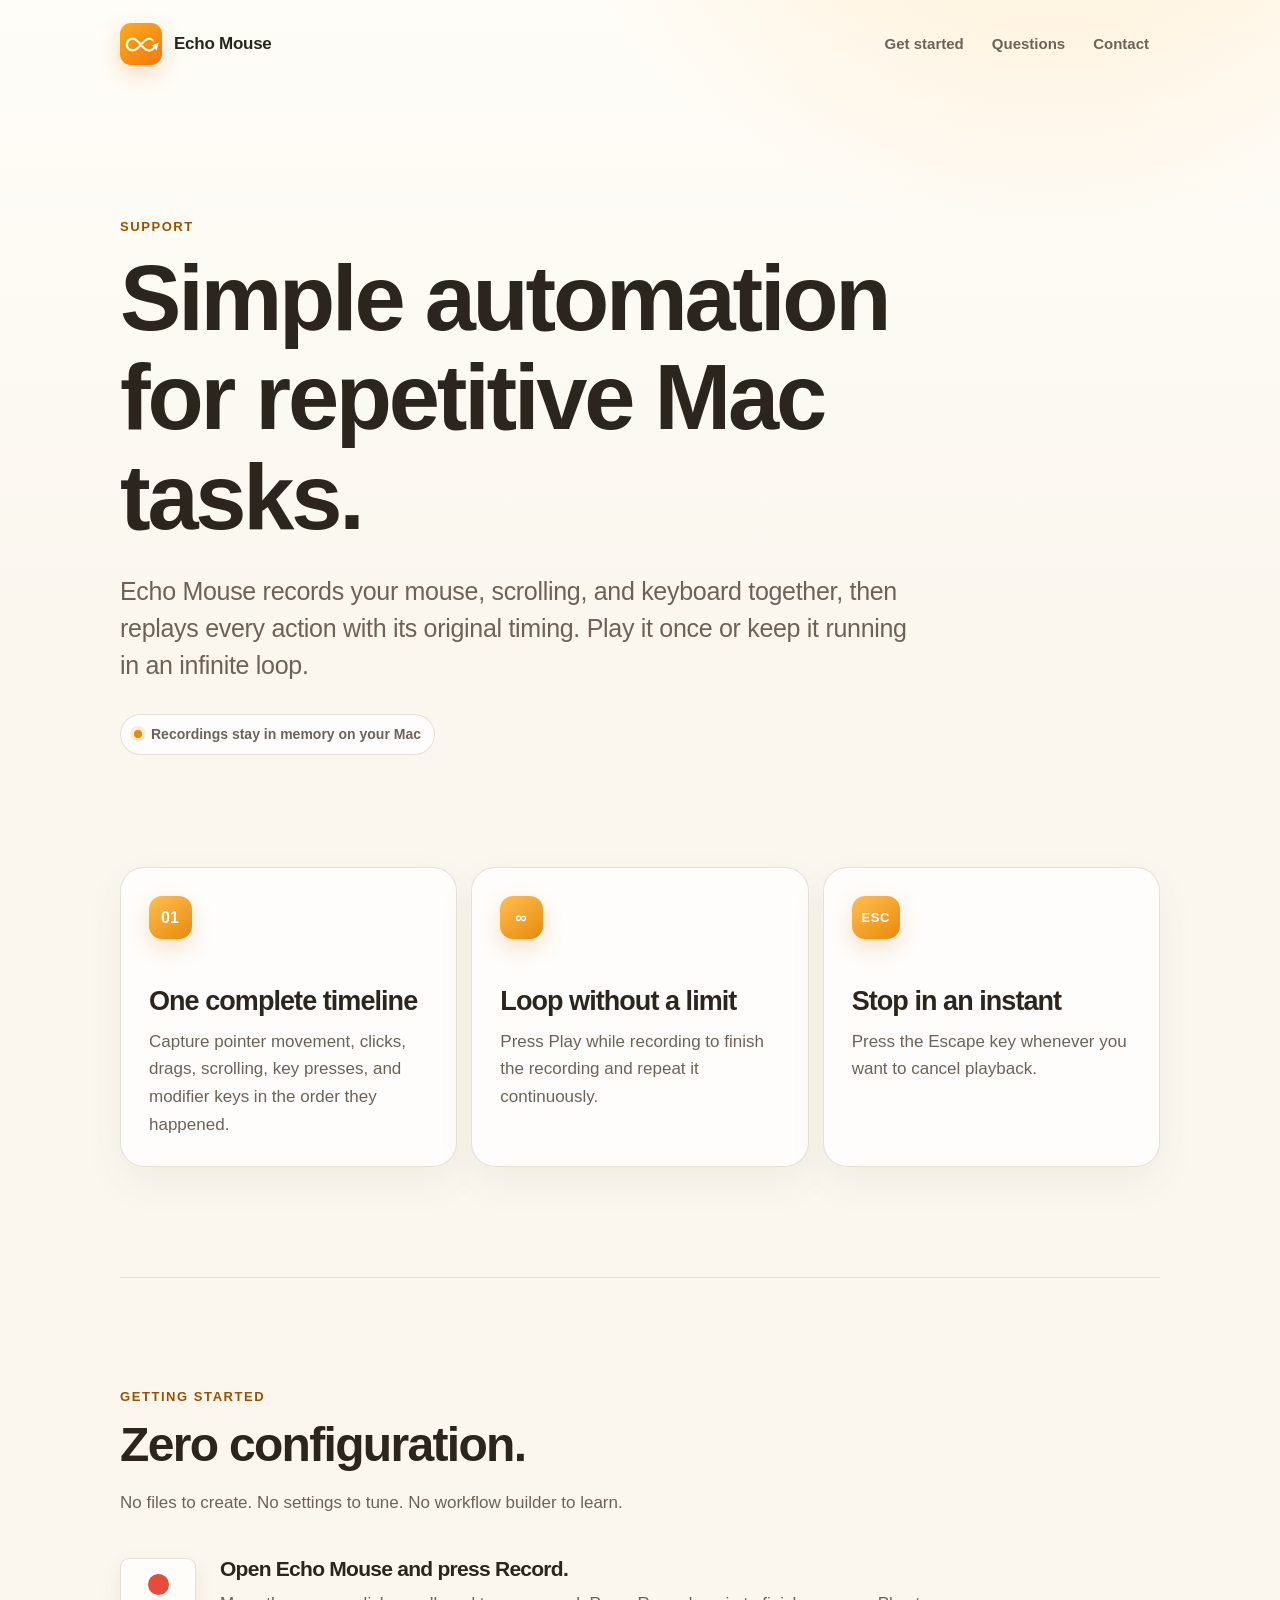
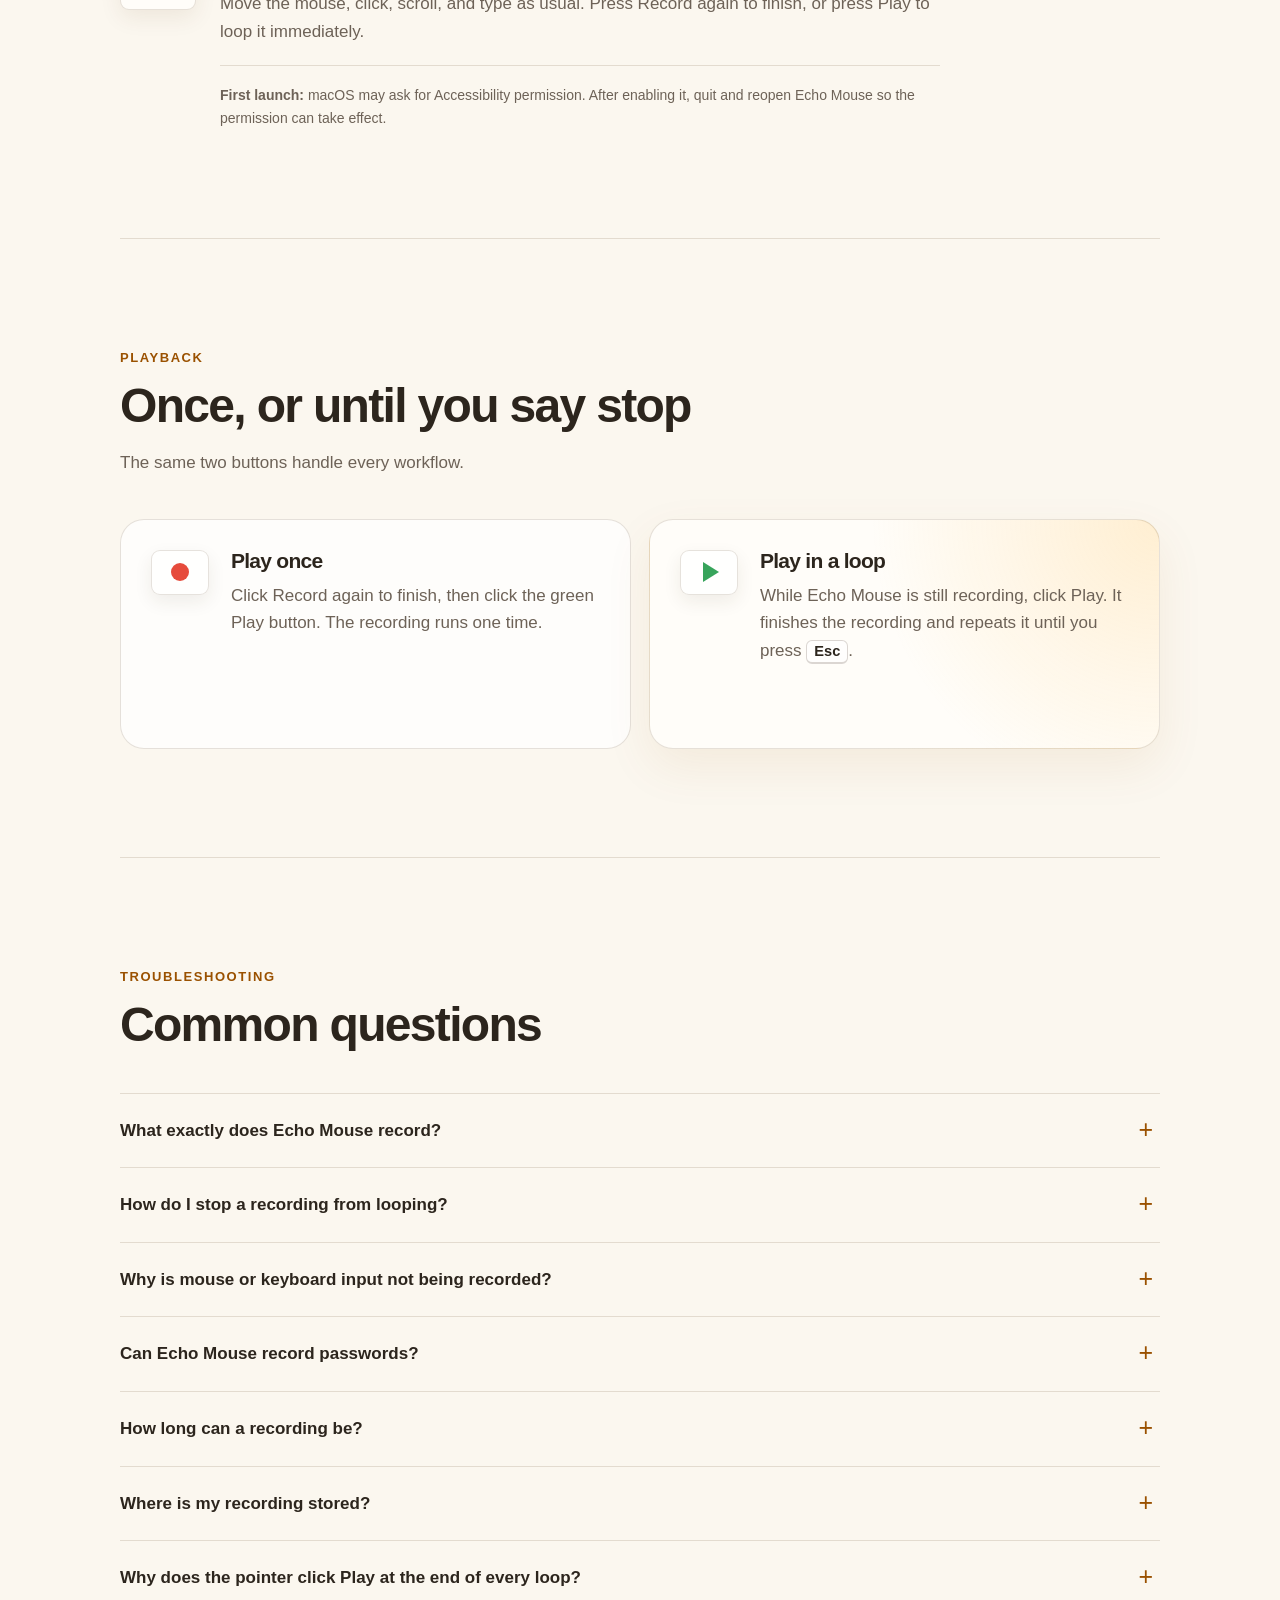
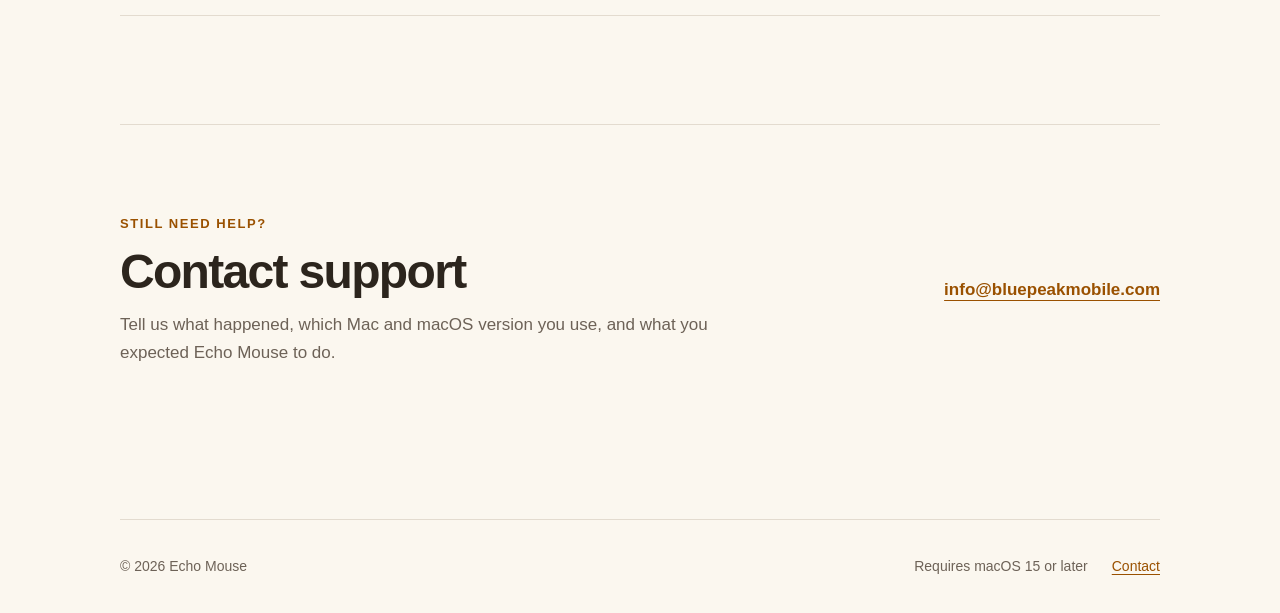
==== commit 4da7dd91: "Update Accessibility permission guidance" ====
--- a/index.html
+++ b/index.html
@@ -59,7 +59,7 @@
           <div>
             <h3>Open Echo Mouse and press Record.</h3>
             <p>Move the mouse, click, scroll, and type as usual. Press Record again to finish, or press Play to loop it immediately.</p>
-            <p class="permission-note"><strong>First launch:</strong> macOS may ask for Input Monitoring and Accessibility permission. That is the only setup.</p>
+            <p class="permission-note"><strong>First launch:</strong> macOS may ask for Accessibility permission. After enabling it, quit and reopen Echo Mouse so the permission can take effect.</p>
           </div>
         </div>
       </section>
@@ -104,7 +104,7 @@
           </details>
           <details>
             <summary>Why is mouse or keyboard input not being recorded?</summary>
-            <p>Open System Settings → Privacy &amp; Security and make sure Echo Mouse is enabled under both Input Monitoring and Accessibility. If you just granted access, quit and reopen Echo Mouse.</p>
+            <p>Open System Settings → Privacy &amp; Security → Accessibility and enable Echo Mouse. Then quit and reopen Echo Mouse so macOS can apply the permission.</p>
           </details>
           <details>
             <summary>Can Echo Mouse record passwords?</summary>
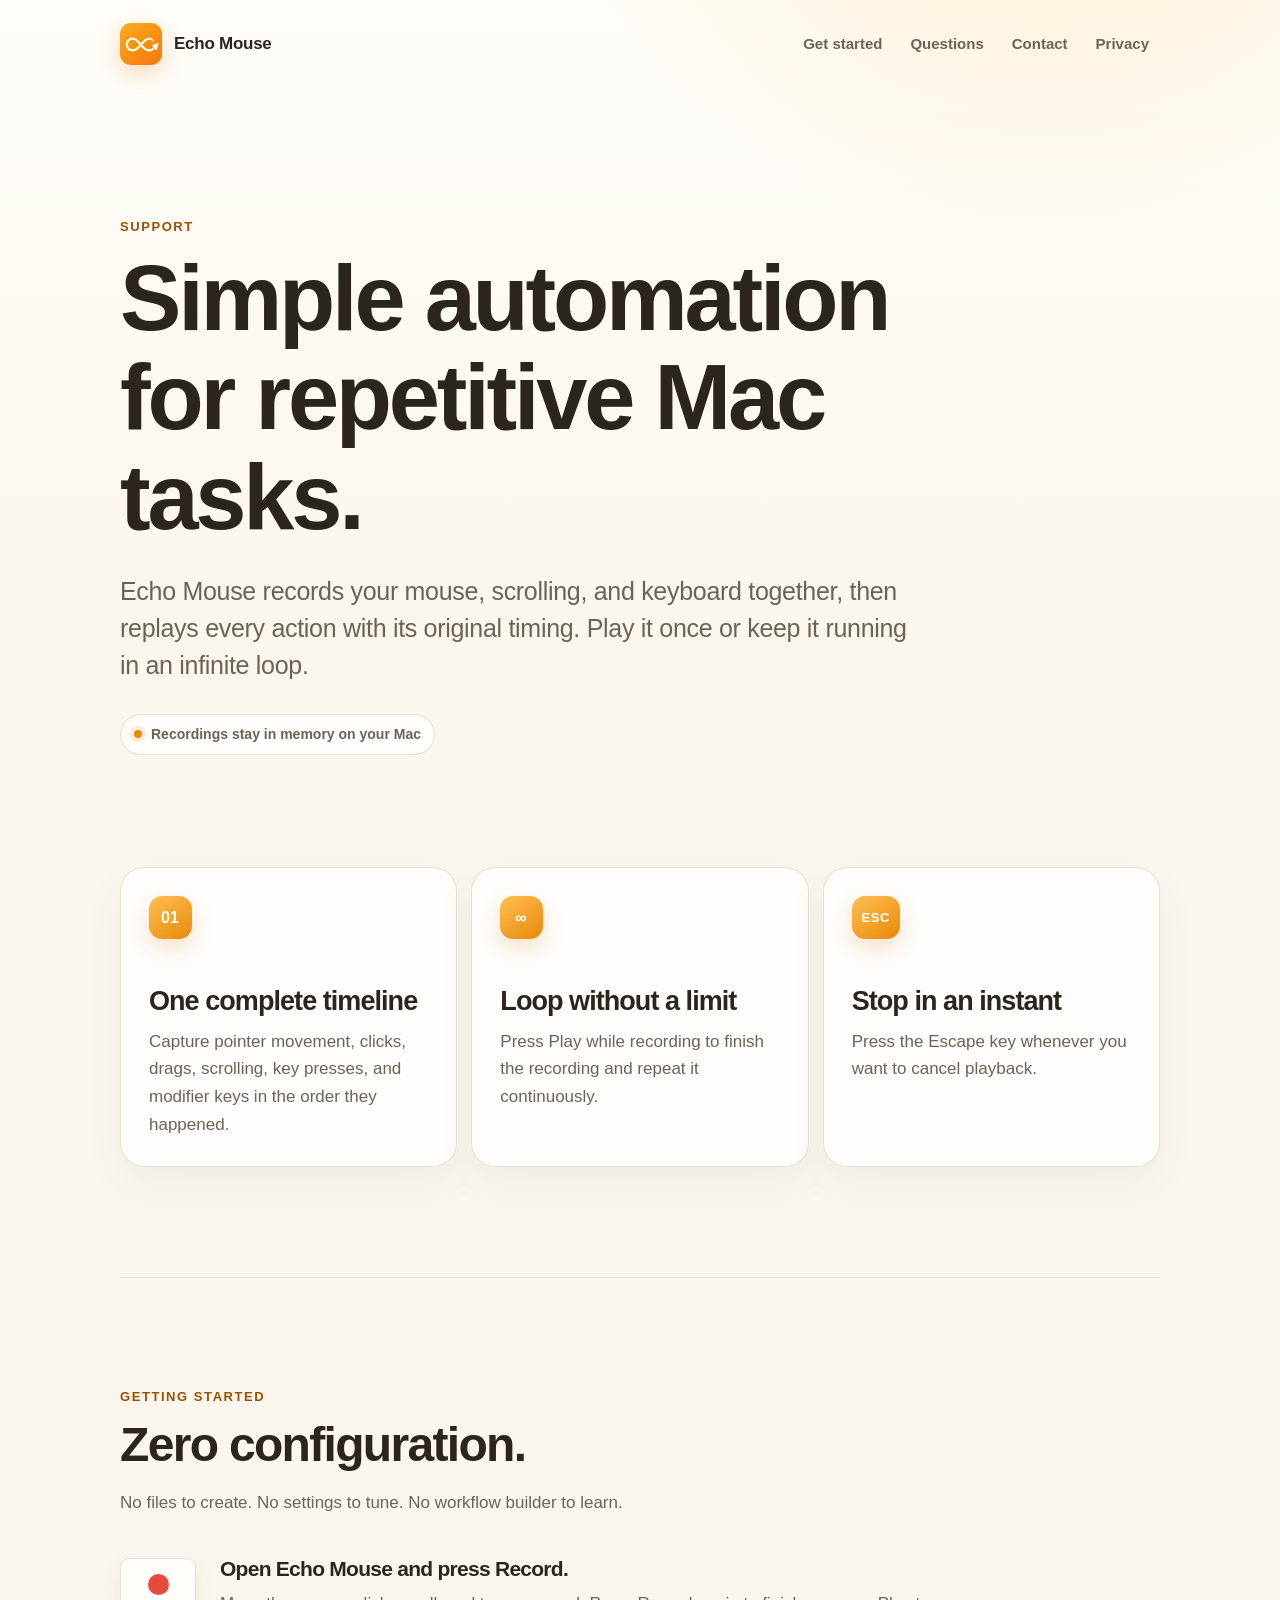
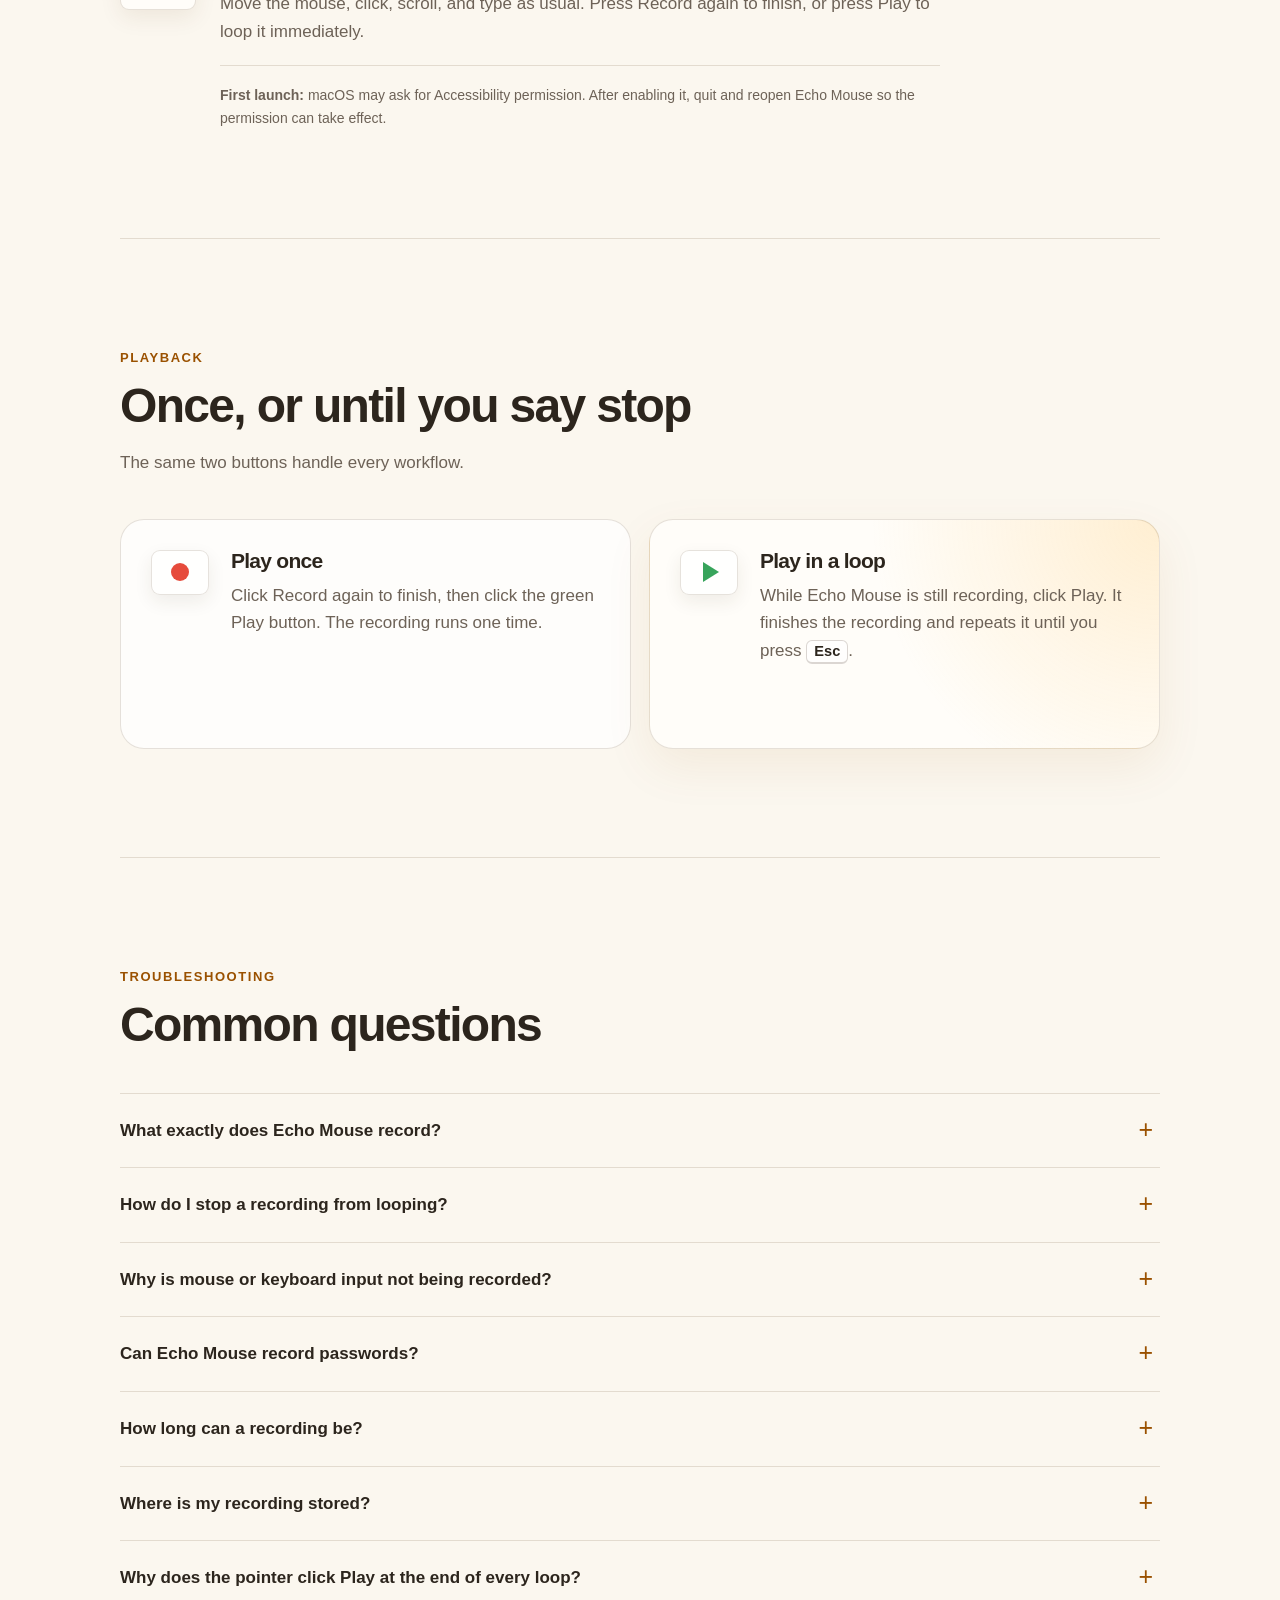
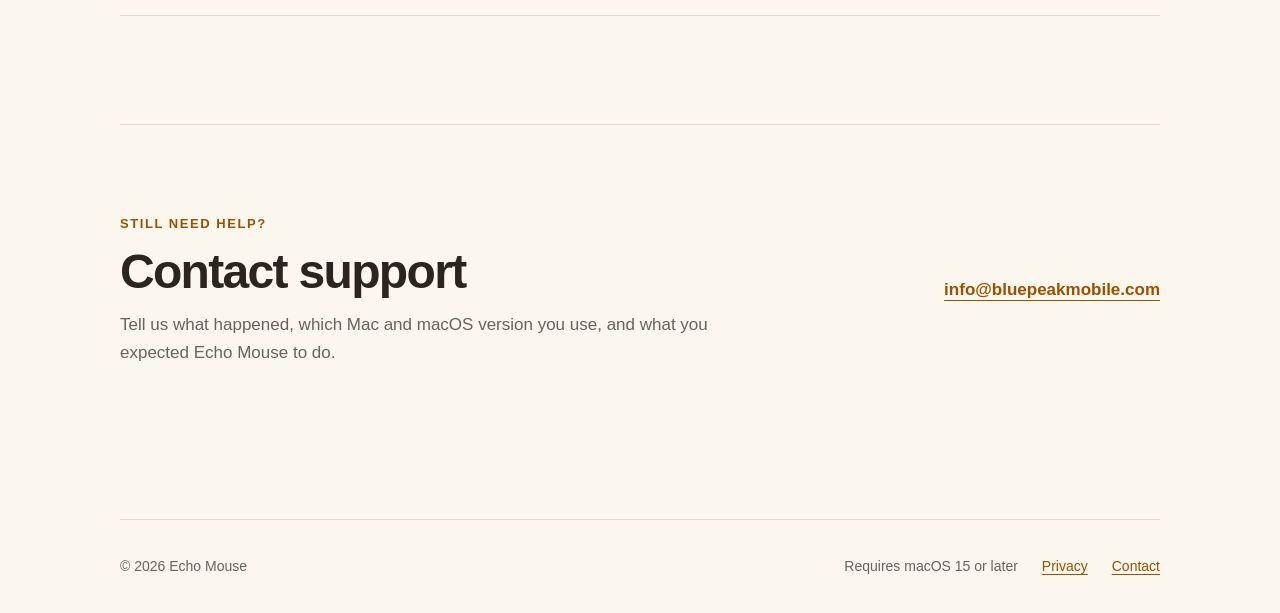
==== commit 8fae0cca: "Add privacy policy" ====
--- a/index.html
+++ b/index.html
@@ -19,6 +19,7 @@
         <a href="#getting-started">Get started</a>
         <a href="#questions">Questions</a>
         <a href="#contact">Contact</a>
+        <a href="privacy.html">Privacy</a>
       </nav>
     </header>
 
@@ -138,6 +139,7 @@
     <footer>
       <span>© 2026 Echo Mouse</span>
       <span>Requires macOS 15 or later</span>
+      <a href="privacy.html">Privacy</a>
       <a href="mailto:info@bluepeakmobile.com">Contact</a>
     </footer>
   </body>
--- a/styles.css
+++ b/styles.css
@@ -82,6 +82,7 @@
   text-decoration: none;
 }
 nav a:hover { color: var(--ink); background: rgba(255, 255, 255, 0.72); }
+nav a[aria-current="page"] { color: var(--ink); background: rgba(255, 255, 255, 0.72); }
 
 .hero {
   max-width: 900px;
@@ -308,6 +309,27 @@
   text-decoration-thickness: 1px;
 }
 .support-email:hover { color: var(--accent); }
+
+.policy { max-width: 860px; }
+.policy-intro {
+  max-width: 860px;
+  padding: clamp(68px, 10vw, 124px) 0 58px;
+}
+.policy-intro h1 { font-size: clamp(46px, 7vw, 72px); }
+.updated { color: var(--muted); font-size: 15px; }
+.policy-body {
+  padding: 50px clamp(26px, 7vw, 74px) 70px;
+  margin-bottom: 90px;
+  border: 1px solid var(--line);
+  border-radius: 26px;
+  background: var(--surface-strong);
+  box-shadow: 0 22px 60px rgba(95, 57, 8, 0.07);
+}
+.policy-body h2 { margin-top: 48px; margin-bottom: 13px; font-size: 27px; }
+.policy-body h2:first-child { margin-top: 0; }
+.policy-body p,
+.policy-body li { color: var(--muted); }
+.policy-body li + li { margin-top: 7px; }
 
 footer {
   min-height: 94px;
@@ -365,11 +387,13 @@
       radial-gradient(circle at 82% -8%, rgba(227, 128, 0, 0.22), transparent 34rem),
       linear-gradient(180deg, #24190f 0, var(--page) 40rem);
   }
-  nav a:hover { background: rgba(255, 255, 255, 0.08); }
+  nav a:hover,
+  nav a[aria-current="page"] { background: rgba(255, 255, 255, 0.08); }
   kbd,
   .control-icon,
   .record-control { background: rgba(255, 255, 255, 0.08); }
   .highlights article { box-shadow: 0 14px 40px rgba(0, 0, 0, 0.14); }
+  .policy-body { box-shadow: 0 22px 60px rgba(0, 0, 0, 0.16); }
 }
 
 @media print {
@@ -379,4 +403,5 @@
   footer { display: none; }
   .highlights article,
   .playback-card { break-inside: avoid; box-shadow: none; }
-}
+  .policy-body { padding: 0; border: 0; box-shadow: none; }
+}
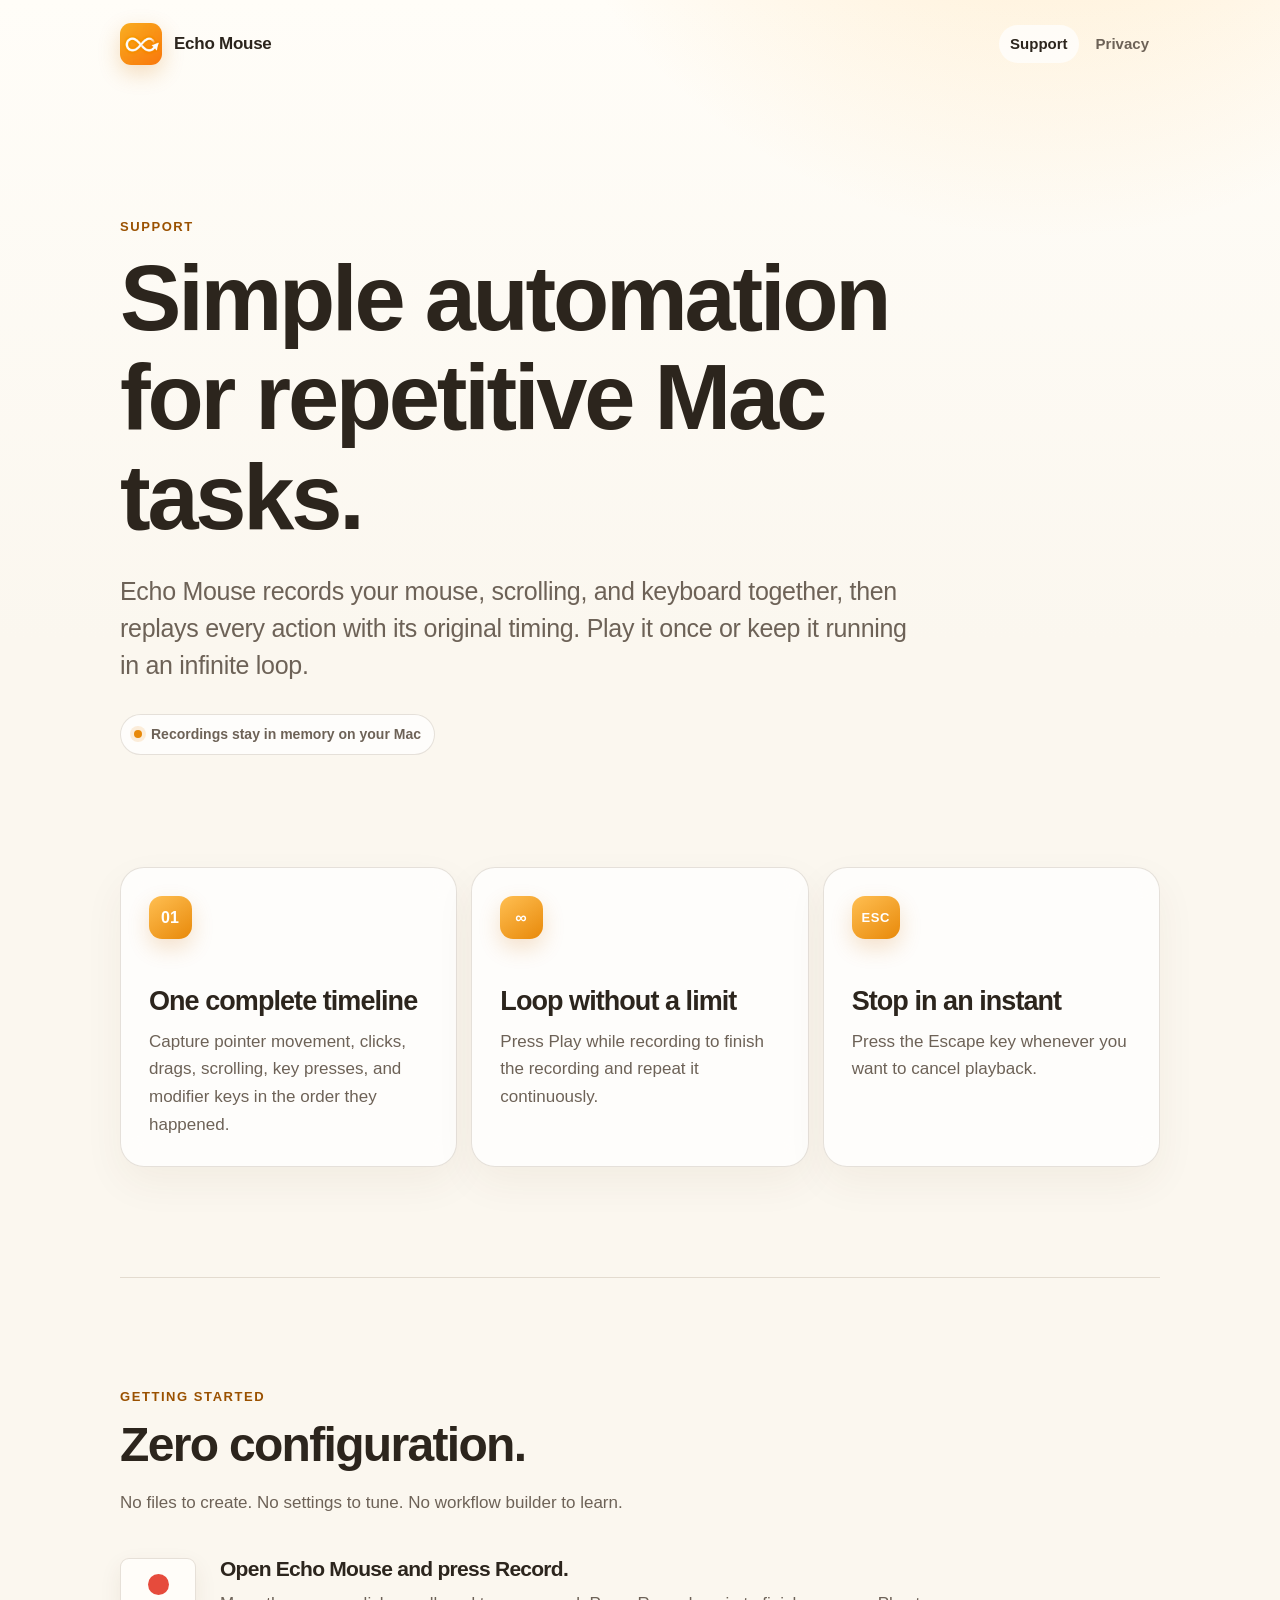
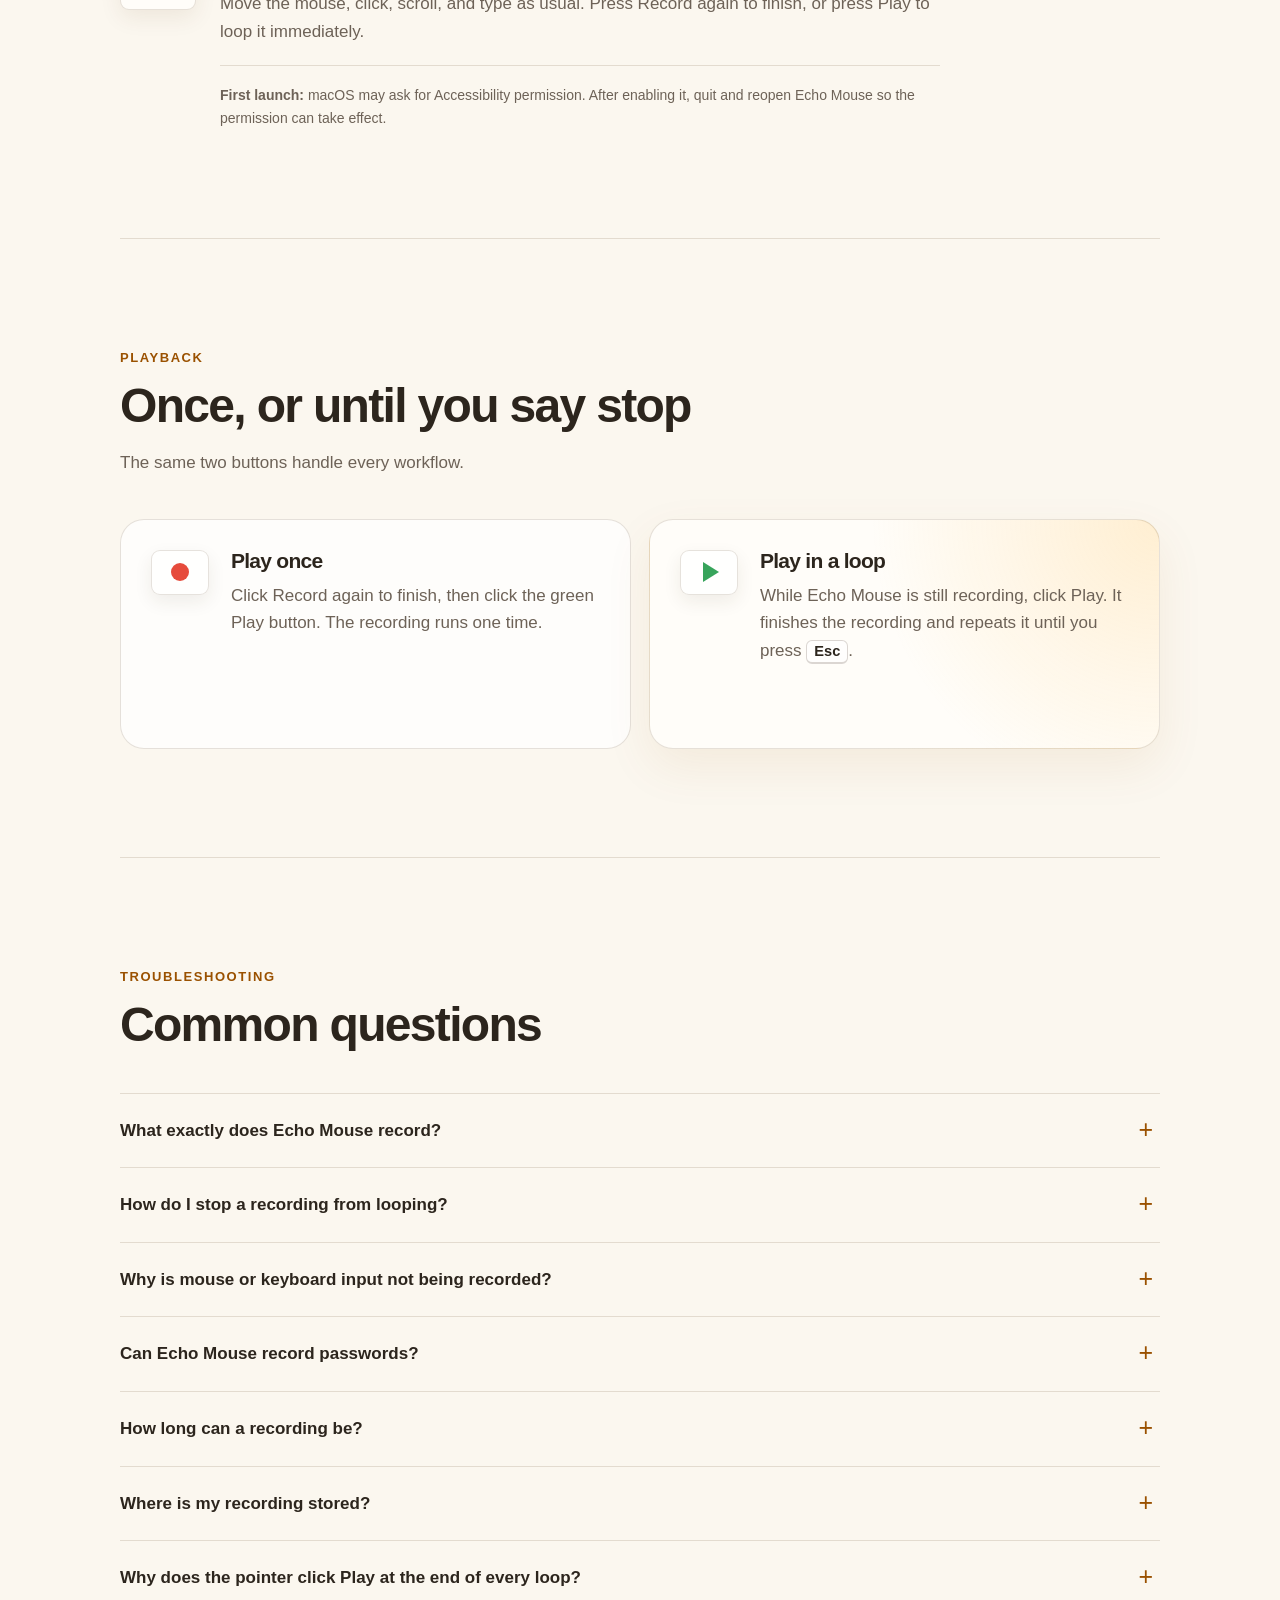
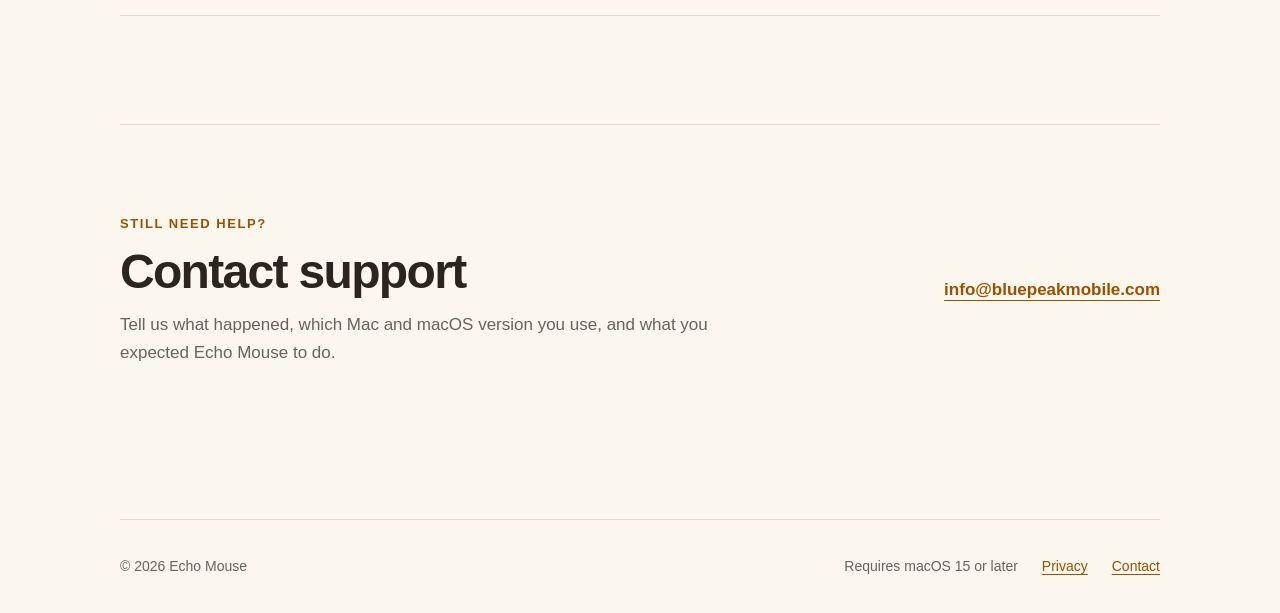
==== commit e3ce940d: "Refine privacy copy and navigation" ====
--- a/index.html
+++ b/index.html
@@ -16,9 +16,7 @@
         <span>Echo Mouse</span>
       </a>
       <nav aria-label="Support navigation">
-        <a href="#getting-started">Get started</a>
-        <a href="#questions">Questions</a>
-        <a href="#contact">Contact</a>
+        <a aria-current="page" href="./">Support</a>
         <a href="privacy.html">Privacy</a>
       </nav>
     </header>
--- a/styles.css
+++ b/styles.css
@@ -350,7 +350,6 @@
   .site-header { min-height: 76px; }
   .brand img { width: 36px; height: 36px; }
   nav a { padding: 6px 8px; }
-  nav a:first-child { display: none; }
   .hero { padding-top: 66px; }
   .highlights,
   .playback-cards { grid-template-columns: 1fr; }
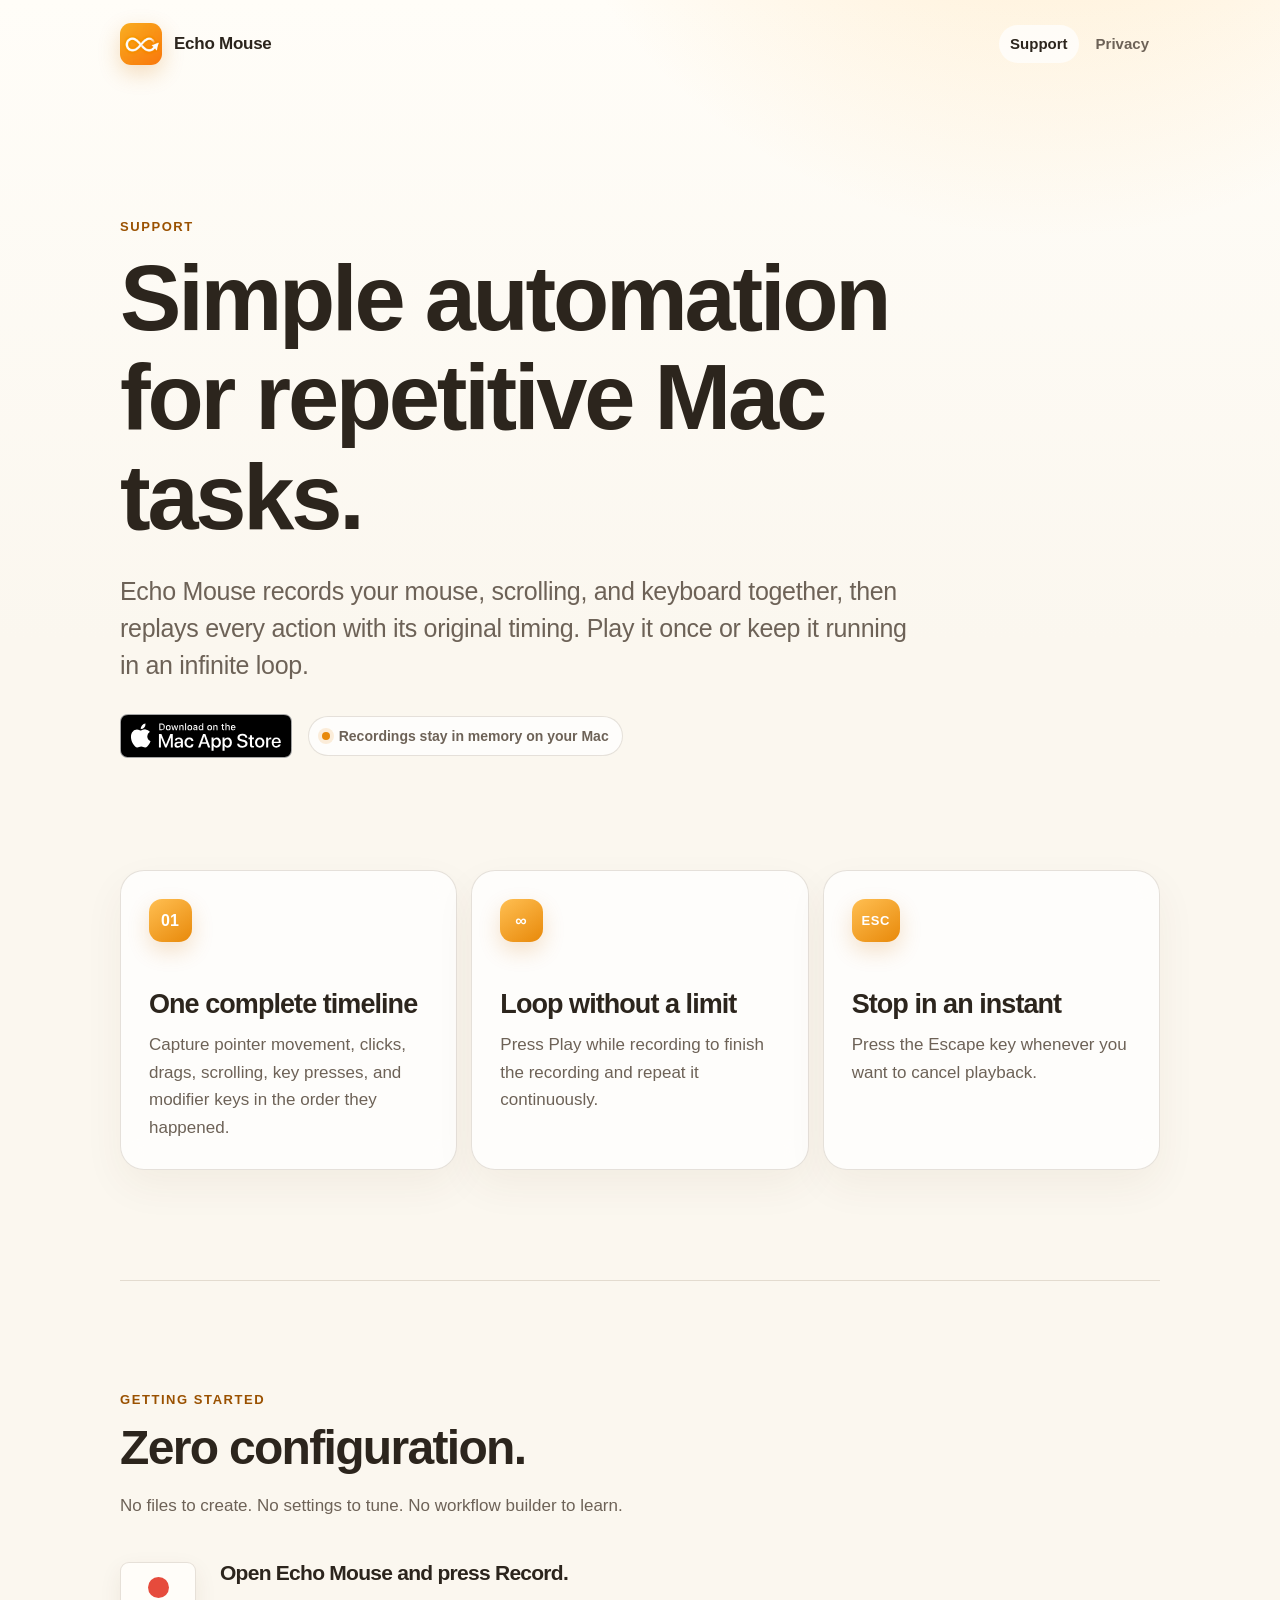
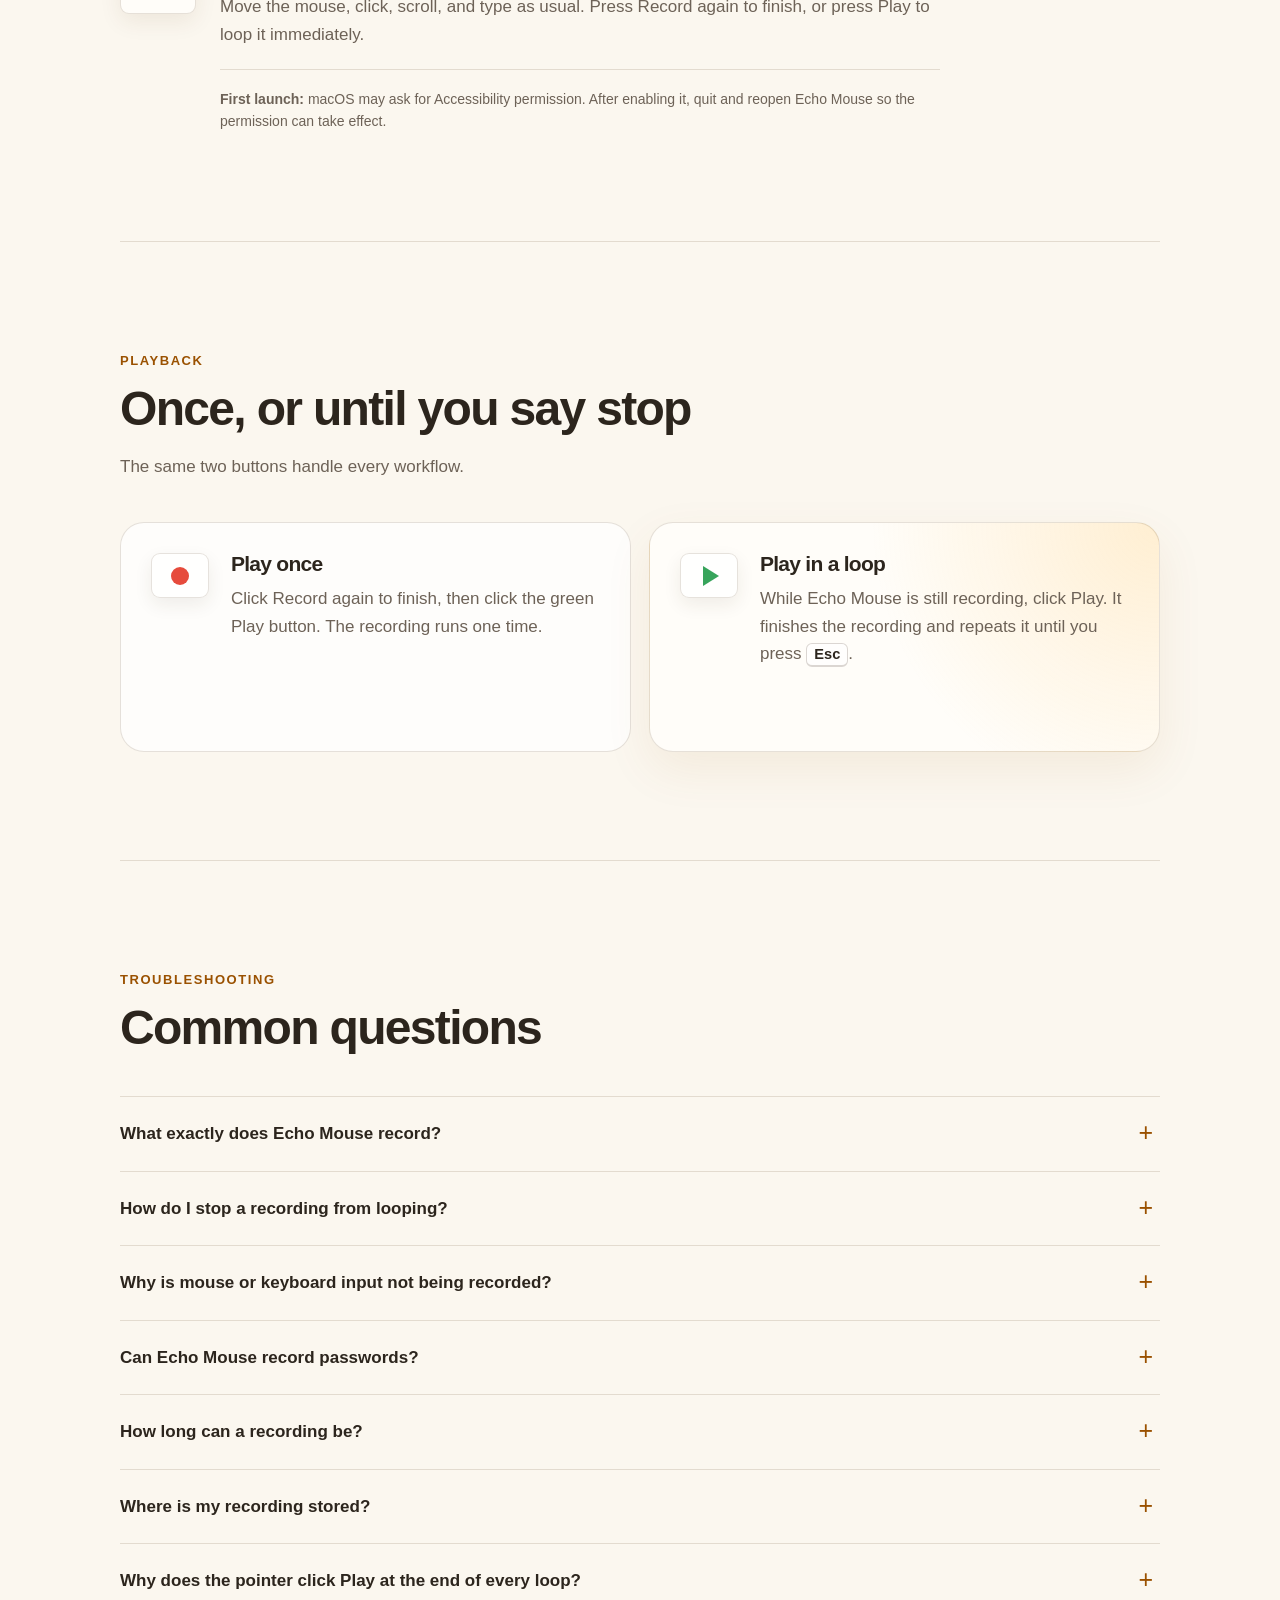
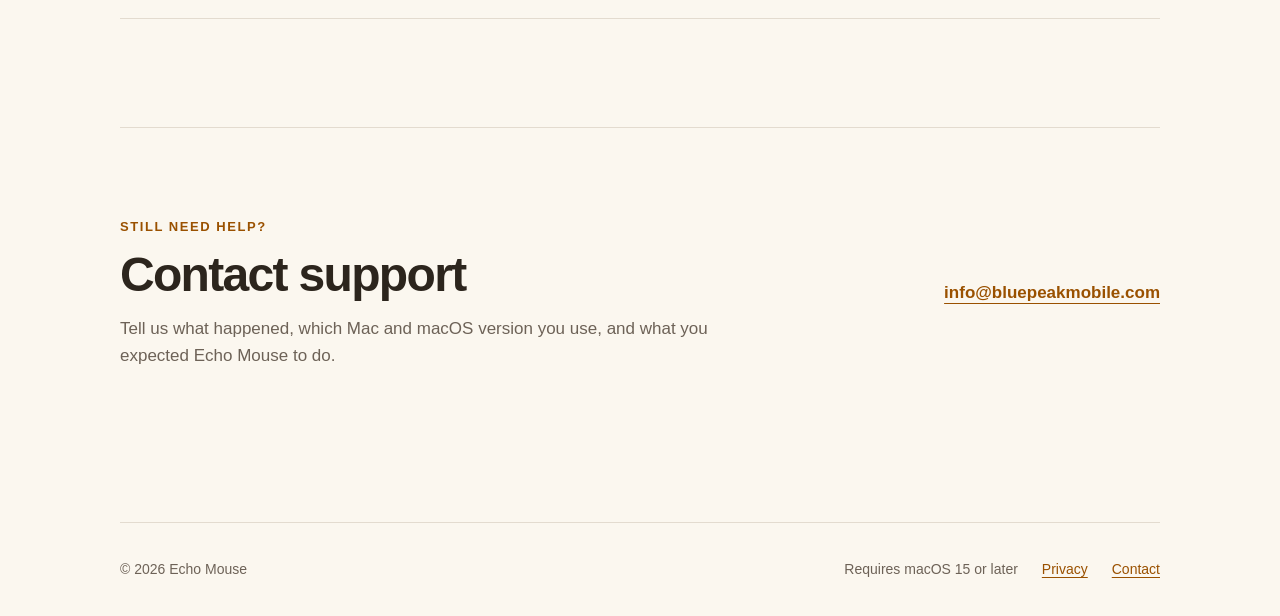
==== commit 815cc953: "Add Mac App Store badge" ====
--- a/index.html
+++ b/index.html
@@ -26,7 +26,12 @@
         <div class="eyebrow">Support</div>
         <h1 id="page-title">Simple automation for repetitive Mac tasks.</h1>
         <p class="lede">Echo Mouse records your mouse, scrolling, and keyboard together, then replays every action with its original timing. Play it once or keep it running in an infinite loop.</p>
-        <div class="local-pill"><span aria-hidden="true"></span> Recordings stay in memory on your Mac</div>
+        <div class="hero-actions">
+          <a class="app-store-link" href="https://apps.apple.com/app/echo-mouse/id6796746001">
+            <img src="mac-app-store-badge.svg" width="172" height="44" alt="Download Echo Mouse on the Mac App Store">
+          </a>
+          <div class="local-pill"><span aria-hidden="true"></span> Recordings stay in memory on your Mac</div>
+        </div>
       </section>
 
       <section class="highlights" aria-label="Key features">
--- a/styles.css
+++ b/styles.css
@@ -122,6 +122,14 @@
   line-height: 1.48;
   letter-spacing: -0.012em;
 }
+
+.hero-actions {
+  display: flex;
+  flex-wrap: wrap;
+  align-items: center;
+  gap: 16px;
+}
+.app-store-link img { display: block; width: auto; }
 
 .local-pill {
   display: inline-flex;
